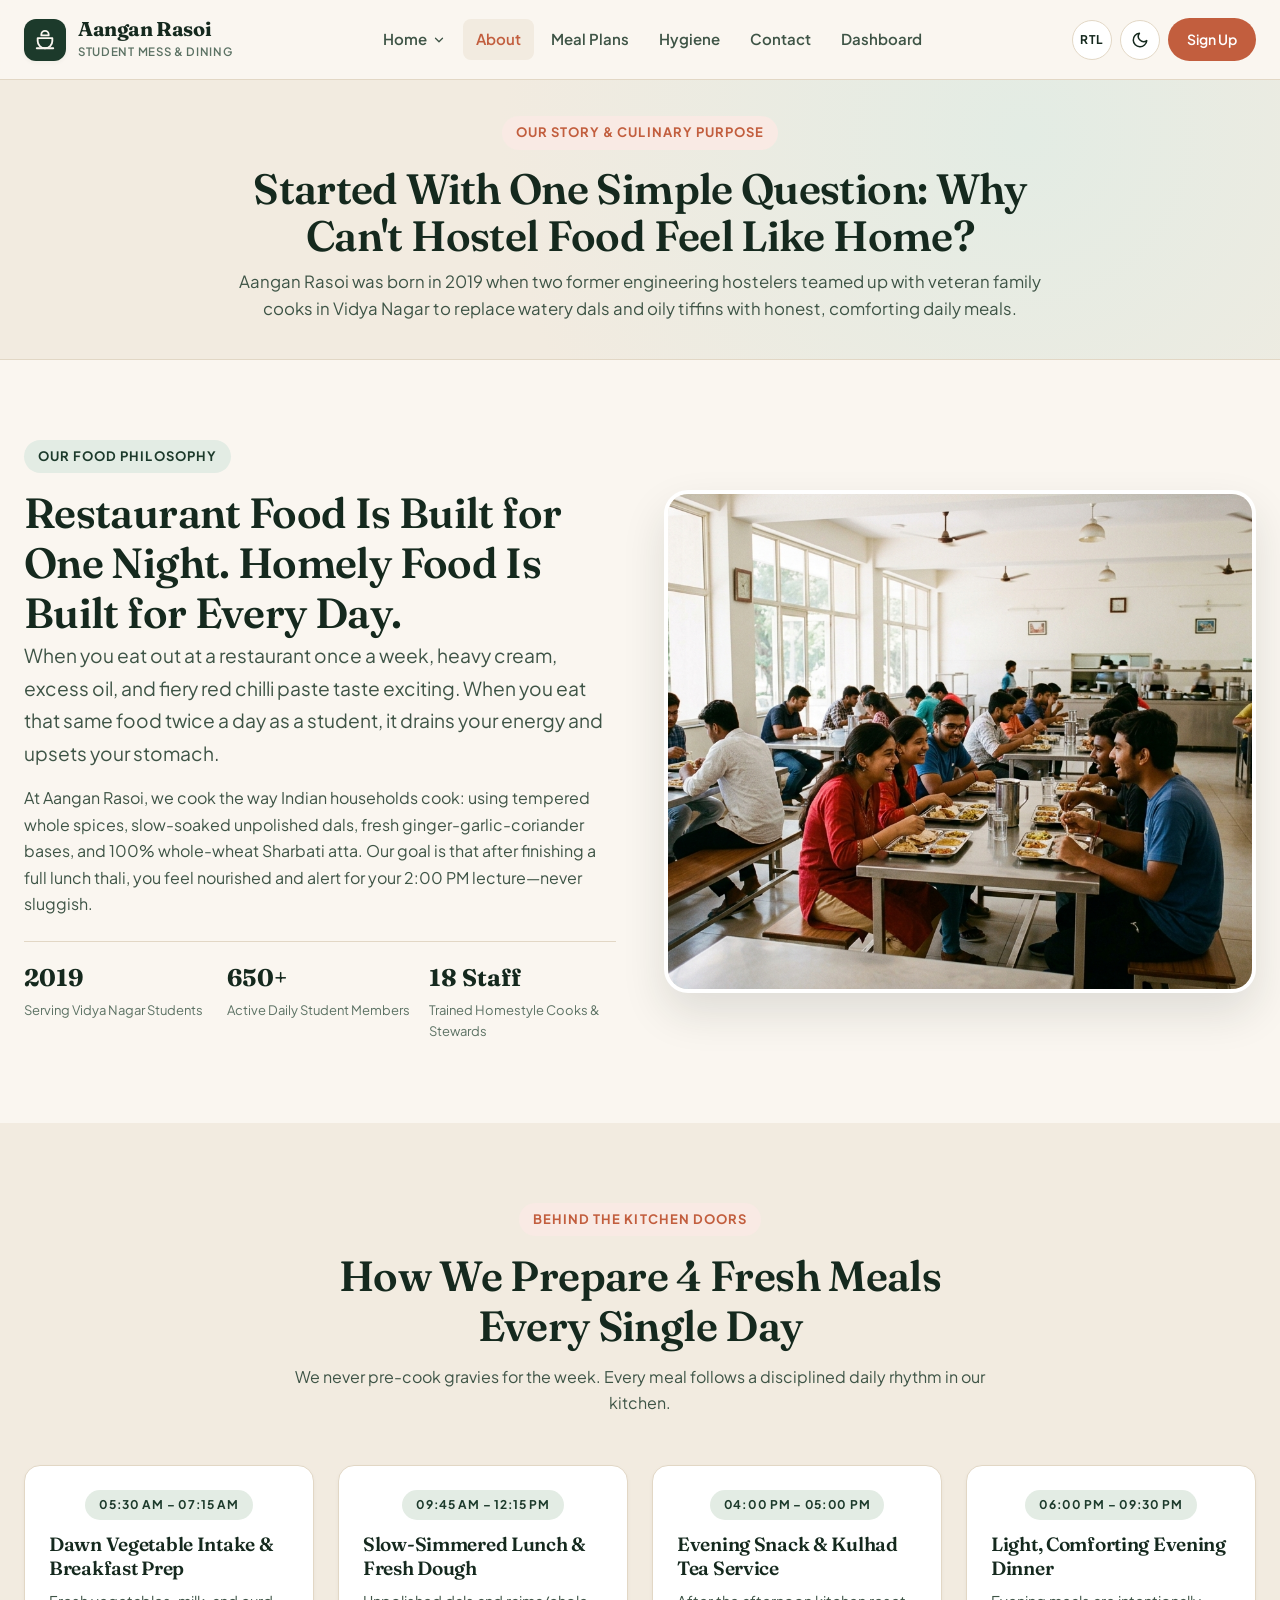
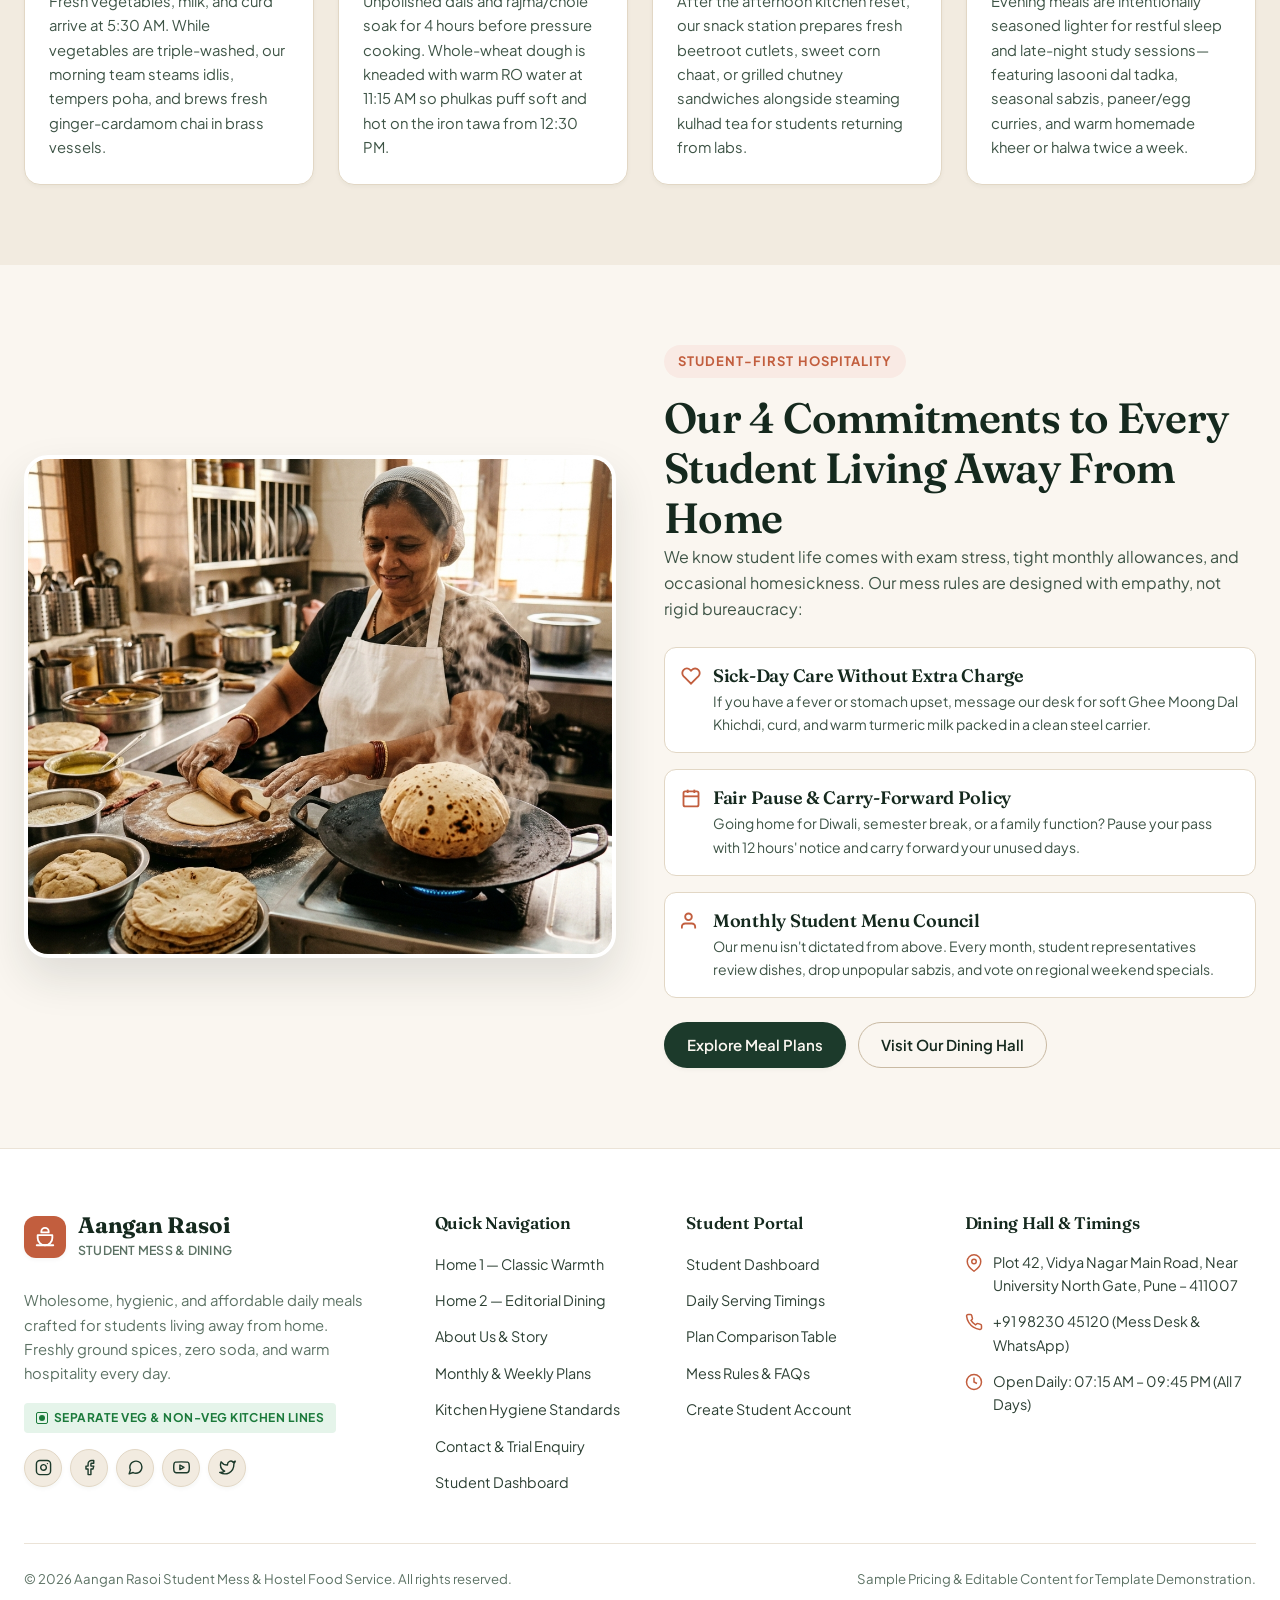
==== about.html @ d722fa63 "Your commit message" ====
<!DOCTYPE html>
<html lang="en" data-theme="light">
<head>
  <meta charset="UTF-8" />
  <meta name="viewport" content="width=device-width, initial-scale=1.0" />
  <title>About Aangan Rasoi — Our Homely Food Philosophy &amp; Commitment to Students</title>
  <meta name="description" content="Learn how Aangan Rasoi brings warm, freshly cooked, home-style meals to hostel and university students through disciplined daily preparation and honest ingredients." />
  <link rel="icon" type="image/svg+xml" href="assets/images/favicon.svg" />
  <link rel="stylesheet" href="css/styles.css" />
</head>
<body>
  <a href="#main-content" class="skip-link">Skip to main content</a>

  <!-- ======================= STICKY NAVBAR ======================= -->
  <header class="site-header">
    <div class="container navbar">
      <a href="index.html" class="brand-logo" aria-label="Aangan Rasoi Home">
        <span class="brand-mark" aria-hidden="true">
          <svg width="22" height="22" viewBox="0 0 24 24" fill="none" stroke="currentColor" stroke-width="2" stroke-linecap="round" stroke-linejoin="round">
            <path d="M12 2a4 4 0 0 1 4 4v1H8V6a4 4 0 0 1 4-4z"/>
            <path d="M4 10h16v3a8 8 0 0 1-16 0v-3z"/>
            <path d="M3 21h18"/>
          </svg>
        </span>
        <span class="brand-text">
          <span class="brand-name">Aangan Rasoi</span>
          <span class="brand-tagline">Student Mess &amp; Dining</span>
        </span>
      </a>

      <nav aria-label="Primary Navigation">
        <ul class="nav-menu" id="primary-nav-menu">
          <li class="nav-item dropdown">
            <button type="button" class="nav-link dropdown-toggle" aria-expanded="false" aria-haspopup="true">
              <span>Home</span>
              <svg class="dropdown-chevron" viewBox="0 0 24 24" fill="none" stroke="currentColor" stroke-width="2.2" stroke-linecap="round" stroke-linejoin="round" aria-hidden="true">
                <polyline points="6 9 12 15 18 9"></polyline>
              </svg>
            </button>
            <div class="dropdown-menu" role="menu">
              <a href="index.html" class="dropdown-item" role="menuitem">
                <span class="dropdown-item-title">Home 1 — Classic Homely</span>
                <span class="dropdown-item-desc">Warm hospitality &amp; full mess experience</span>
              </a>
              <a href="home-2.html" class="dropdown-item" role="menuitem">
                <span class="dropdown-item-title">Home 2 — Editorial Dining</span>
                <span class="dropdown-item-desc">Menu-first showcase &amp; kitchen story</span>
              </a>
            </div>
          </li>
          <li class="nav-item">
            <a href="about.html" class="nav-link active">About</a>
          </li>
          <li class="nav-item">
            <a href="meal-plans.html" class="nav-link">Meal Plans</a>
          </li>
          <li class="nav-item">
            <a href="hygiene.html" class="nav-link">Hygiene</a>
          </li>
          <li class="nav-item">
            <a href="contact.html" class="nav-link">Contact</a>
          </li>
          <li class="nav-item">
            <a href="dashboard.html" class="nav-link">Dashboard</a>
          </li>

          <!-- Mobile Drawer Footer Actions -->
          <li class="mobile-nav-footer">
            <a href="signup.html" class="btn btn-terracotta btn-full">Sign Up</a>
          </li>
        </ul>
      </nav>

      <div class="nav-actions">
        <!-- RTL Toggle Button: Same style as theme button, ONLY "RTL" text inside -->
        <button type="button" class="rtl-toggle" id="rtl-toggle" aria-label="Toggle RTL direction" title="Toggle RTL direction">RTL</button>

        <!-- Theme Toggle Button -->
        <button type="button" class="theme-toggle" aria-label="Switch to dark mode" title="Toggle Light/Dark Theme">
          <svg class="icon-moon" viewBox="0 0 24 24" fill="none" stroke="currentColor" stroke-width="2" stroke-linecap="round" stroke-linejoin="round" aria-hidden="true">
            <path d="M21 12.79A9 9 0 1 1 11.21 3 7 7 0 0 0 21 12.79z"></path>
          </svg>
          <svg class="icon-sun" viewBox="0 0 24 24" fill="none" stroke="currentColor" stroke-width="2" stroke-linecap="round" stroke-linejoin="round" aria-hidden="true">
            <circle cx="12" cy="12" r="5"></circle>
            <line x1="12" y1="1" x2="12" y2="3"></line>
            <line x1="12" y1="21" x2="12" y2="23"></line>
            <line x1="4.22" y1="4.22" x2="5.64" y2="5.64"></line>
            <line x1="18.36" y1="18.36" x2="19.78" y2="19.78"></line>
            <line x1="1" y1="12" x2="3" y2="12"></line>
            <line x1="21" y1="12" x2="23" y2="12"></line>
            <line x1="4.22" y1="19.78" x2="5.64" y2="18.36"></line>
            <line x1="18.36" y1="5.64" x2="19.78" y2="4.22"></line>
          </svg>
        </button>

        <a href="signup.html" class="nav-signup-btn nav-signup-desktop">Sign Up</a>

        <button type="button" class="mobile-menu-toggle" aria-expanded="false" aria-controls="primary-nav-menu" aria-label="Toggle Navigation Menu">
          <svg class="icon-menu" viewBox="0 0 24 24" fill="none" stroke="currentColor" stroke-width="2.2" stroke-linecap="round" stroke-linejoin="round" aria-hidden="true">
            <line x1="3" y1="6" x2="21" y2="6"></line>
            <line x1="3" y1="12" x2="21" y2="12"></line>
            <line x1="3" y1="18" x2="21" y2="18"></line>
          </svg>
          <svg class="icon-close" viewBox="0 0 24 24" fill="none" stroke="currentColor" stroke-width="2.2" stroke-linecap="round" stroke-linejoin="round" aria-hidden="true">
            <line x1="18" y1="6" x2="6" y2="18"></line>
            <line x1="6" y1="6" x2="18" y2="18"></line>
          </svg>
        </button>
      </div>
    </div>
  </header>

  <main id="main-content">
    <!-- ======================= PAGE HERO ======================= -->
    <section class="page-hero">
      <div class="container">
        <div class="page-hero-inner center">
          <span class="eyebrow">Our Story &amp; Culinary Purpose</span>
          <h1>Started With One Simple Question: Why Can't Hostel Food Feel Like Home?</h1>
          <p class="lead">
            Aangan Rasoi was born in 2019 when two former engineering hostelers teamed up with veteran family cooks in Vidya Nagar to replace watery dals and oily tiffins with honest, comforting daily meals.
          </p>
        </div>
      </div>
    </section>

    <!-- ======================= STORY & FOOD PHILOSOPHY ======================= -->
    <section class="section">
      <div class="container split-section">
        <div>
          <span class="eyebrow eyebrow-sage">Our Food Philosophy</span>
          <h2>Restaurant Food Is Built for One Night. Homely Food Is Built for Every Day.</h2>
          <p class="lead" style="margin-bottom: var(--space-4);">
            When you eat out at a restaurant once a week, heavy cream, excess oil, and fiery red chilli paste taste exciting. When you eat that same food twice a day as a student, it drains your energy and upsets your stomach.
          </p>
          <p style="margin-bottom: var(--space-6);">
            At Aangan Rasoi, we cook the way Indian households cook: using tempered whole spices, slow-soaked unpolished dals, fresh ginger-garlic-coriander bases, and 100% whole-wheat Sharbati atta. Our goal is that after finishing a full lunch thali, you feel nourished and alert for your 2:00 PM lecture—never sluggish.
          </p>

          <div class="hero-trust-strip" style="padding-top: var(--space-4);">
            <div class="trust-stat">
              <span class="trust-stat-val tabular-nums">2019</span>
              <span class="trust-stat-label">Serving Vidya Nagar Students</span>
            </div>
            <div class="trust-stat">
              <span class="trust-stat-val tabular-nums">650+</span>
              <span class="trust-stat-label">Active Daily Student Members</span>
            </div>
            <div class="trust-stat">
              <span class="trust-stat-val tabular-nums">18 Staff</span>
              <span class="trust-stat-label">Trained Homestyle Cooks &amp; Stewards</span>
            </div>
          </div>
        </div>

        <div class="hero-image-frame">
          <img src="assets/images/mess-dining-hall.jpg" alt="Active student dining hall at Aangan Rasoi with students enjoying warm thali meals together" width="720" height="560" />
        </div>
      </div>
    </section>

    <!-- ======================= DAILY MEAL PREPARATION APPROACH ======================= -->
    <section class="section bg-secondary">
      <div class="container">
        <div class="section-header center">
          <span class="eyebrow">Behind the Kitchen Doors</span>
          <h2>How We Prepare 4 Fresh Meals Every Single Day</h2>
          <p>We never pre-cook gravies for the week. Every meal follows a disciplined daily rhythm in our kitchen.</p>
        </div>

        <div class="features-grid-4">
          <div class="feature-card">
            <span class="highlight-day-badge" style="margin-bottom: var(--space-3);">05:30 AM – 07:15 AM</span>
            <h3>Dawn Vegetable Intake &amp; Breakfast Prep</h3>
            <p>Fresh vegetables, milk, and curd arrive at 5:30 AM. While vegetables are triple-washed, our morning team steams idlis, tempers poha, and brews fresh ginger-cardamom chai in brass vessels.</p>
          </div>

          <div class="feature-card">
            <span class="highlight-day-badge" style="margin-bottom: var(--space-3);">09:45 AM – 12:15 PM</span>
            <h3>Slow-Simmered Lunch &amp; Fresh Dough</h3>
            <p>Unpolished dals and rajma/chole soak for 4 hours before pressure cooking. Whole-wheat dough is kneaded with warm RO water at 11:15 AM so phulkas puff soft and hot on the iron tawa from 12:30 PM.</p>
          </div>

          <div class="feature-card">
            <span class="highlight-day-badge" style="margin-bottom: var(--space-3);">04:00 PM – 05:00 PM</span>
            <h3>Evening Snack &amp; Kulhad Tea Service</h3>
            <p>After the afternoon kitchen reset, our snack station prepares fresh beetroot cutlets, sweet corn chaat, or grilled chutney sandwiches alongside steaming kulhad tea for students returning from labs.</p>
          </div>

          <div class="feature-card">
            <span class="highlight-day-badge" style="margin-bottom: var(--space-3);">06:00 PM – 09:30 PM</span>
            <h3>Light, Comforting Evening Dinner</h3>
            <p>Evening meals are intentionally seasoned lighter for restful sleep and late-night study sessions—featuring lasooni dal tadka, seasonal sabzis, paneer/egg curries, and warm homemade kheer or halwa twice a week.</p>
          </div>
        </div>
      </div>
    </section>

    <!-- ======================= COMMITMENT TO STUDENTS ======================= -->
    <section class="section">
      <div class="container split-section">
        <div class="hero-image-frame">
          <img src="assets/images/mess-kitchen-roti.jpg" alt="Homestyle mess cook puffing fresh whole-wheat rotis on an iron tawa" width="700" height="540" loading="lazy" />
        </div>

        <div>
          <span class="eyebrow">Student-First Hospitality</span>
          <h2>Our 4 Commitments to Every Student Living Away From Home</h2>
          <p style="margin-bottom: var(--space-6);">
            We know student life comes with exam stress, tight monthly allowances, and occasional homesickness. Our mess rules are designed with empathy, not rigid bureaucracy:
          </p>

          <div style="display: flex; flex-direction: column; gap: var(--space-4);">
            <div class="checklist-item">
              <svg viewBox="0 0 24 24" fill="none" stroke="currentColor" stroke-width="2.2"><path d="M20.84 4.61a5.5 5.5 0 0 0-7.78 0L12 5.67l-1.06-1.06a5.5 5.5 0 0 0-7.78 7.78l1.06 1.06L12 21.23l7.78-7.78 1.06-1.06a5.5 5.5 0 0 0 0-7.78z"></path></svg>
              <div>
                <h4>Sick-Day Care Without Extra Charge</h4>
                <p style="font-size: 0.875rem;">If you have a fever or stomach upset, message our desk for soft Ghee Moong Dal Khichdi, curd, and warm turmeric milk packed in a clean steel carrier.</p>
              </div>
            </div>

            <div class="checklist-item">
              <svg viewBox="0 0 24 24" fill="none" stroke="currentColor" stroke-width="2.2"><rect x="3" y="4" width="18" height="18" rx="2" ry="2"></rect><line x1="16" y1="2" x2="16" y2="6"></line><line x1="8" y1="2" x2="8" y2="6"></line><line x1="3" y1="10" x2="21" y2="10"></line></svg>
              <div>
                <h4>Fair Pause &amp; Carry-Forward Policy</h4>
                <p style="font-size: 0.875rem;">Going home for Diwali, semester break, or a family function? Pause your pass with 12 hours' notice and carry forward your unused days.</p>
              </div>
            </div>

            <div class="checklist-item">
              <svg viewBox="0 0 24 24" fill="none" stroke="currentColor" stroke-width="2.2"><path d="M17 21v-2a4 4 0 0 0-4-4H5a4 4 0 0 0-4 4v2"></path><circle cx="9" cy="7" r="4"></circle></svg>
              <div>
                <h4>Monthly Student Menu Council</h4>
                <p style="font-size: 0.875rem;">Our menu isn't dictated from above. Every month, student representatives review dishes, drop unpopular sabzis, and vote on regional weekend specials.</p>
              </div>
            </div>
          </div>

          <div style="margin-top: var(--space-6); display: flex; flex-wrap: wrap; gap: var(--space-3);">
            <a href="meal-plans.html" class="btn btn-primary">Explore Meal Plans</a>
            <a href="contact.html#enquiry-form" class="btn btn-outline">Visit Our Dining Hall</a>
          </div>
        </div>
      </div>
    </section>
  </main>

  <!-- ======================= SITE FOOTER ======================= -->
  <footer class="site-footer">
    <div class="container">
      <div class="footer-grid">
        <div class="footer-brand">
          <a href="index.html" class="brand-logo">
            <span class="brand-mark" style="background-color: var(--brand-terracotta); color: #fff;">
              <svg width="22" height="22" viewBox="0 0 24 24" fill="none" stroke="currentColor" stroke-width="2" stroke-linecap="round" stroke-linejoin="round" aria-hidden="true">
                <path d="M12 2a4 4 0 0 1 4 4v1H8V6a4 4 0 0 1 4-4z"/>
                <path d="M4 10h16v3a8 8 0 0 1-16 0v-3z"/>
                <path d="M3 21h18"/>
              </svg>
            </span>
            <span class="brand-text">
              <span class="brand-name">Aangan Rasoi</span>
              <span class="brand-tagline">Student Mess &amp; Dining</span>
            </span>
          </a>
          <p>
            Wholesome, hygienic, and affordable daily meals crafted for students living away from home. Freshly ground spices, zero soda, and warm hospitality every day.
          </p>
          <span class="diet-badge diet-badge-veg"><span class="fssai-dot"></span> Separate Veg &amp; Non-Veg Kitchen Lines</span>

          <!-- Social Icons with Hover Effect (As Requested) -->
          <div class="footer-social-strip" aria-label="Social media channels">
            <a href="https://instagram.com" target="_blank" rel="noopener noreferrer" class="social-icon-btn" aria-label="Follow us on Instagram">
              <svg viewBox="0 0 24 24" fill="none" stroke="currentColor" stroke-width="2" stroke-linecap="round" stroke-linejoin="round"><rect x="2" y="2" width="20" height="20" rx="5" ry="5"></rect><path d="M16 11.37A4 4 0 1 1 12.63 8 4 4 0 0 1 16 11.37z"></path><line x1="17.5" y1="6.5" x2="17.51" y2="6.5"></line></svg>
            </a>
            <a href="https://facebook.com" target="_blank" rel="noopener noreferrer" class="social-icon-btn" aria-label="Follow us on Facebook">
              <svg viewBox="0 0 24 24" fill="none" stroke="currentColor" stroke-width="2" stroke-linecap="round" stroke-linejoin="round"><path d="M18 2h-3a5 5 0 0 0-5 5v3H7v4h3v8h4v-8h3l1-4h-4V7a1 1 0 0 1 1-1h3z"></path></svg>
            </a>
            <a href="https://whatsapp.com" target="_blank" rel="noopener noreferrer" class="social-icon-btn" aria-label="Chat on WhatsApp">
              <svg viewBox="0 0 24 24" fill="none" stroke="currentColor" stroke-width="2" stroke-linecap="round" stroke-linejoin="round"><path d="M21 11.5a8.38 8.38 0 0 1-.9 3.8 8.5 8.5 0 0 1-7.6 4.7 8.38 8.38 0 0 1-3.8-.9L3 21l1.9-5.7a8.38 8.38 0 0 1-.9-3.8 8.5 8.5 0 0 1 4.7-7.6 8.38 8.38 0 0 1 3.8-.9h.5a8.48 8.48 0 0 1 8 8v.5z"></path></svg>
            </a>
            <a href="https://youtube.com" target="_blank" rel="noopener noreferrer" class="social-icon-btn" aria-label="Subscribe on YouTube">
              <svg viewBox="0 0 24 24" fill="none" stroke="currentColor" stroke-width="2" stroke-linecap="round" stroke-linejoin="round"><path d="M22.54 6.42a2.78 2.78 0 0 0-1.94-2C18.88 4 12 4 12 4s-6.88 0-8.6.46a2.78 2.78 0 0 0-1.94 2A29 29 0 0 0 1 11.75a29 29 0 0 0 .46 5.33A2.78 2.78 0 0 0 3.4 19c1.72.46 8.6.46 8.6.46s6.88 0 8.6-.46a2.78 2.78 0 0 0 1.94-2 29 29 0 0 0 .46-5.25 29 29 0 0 0-.46-5.33z"></path><polygon points="9.75 15.02 15.5 11.75 9.75 8.48 9.75 15.02"></polygon></svg>
            </a>
            <a href="https://twitter.com" target="_blank" rel="noopener noreferrer" class="social-icon-btn" aria-label="Follow us on X Twitter">
              <svg viewBox="0 0 24 24" fill="none" stroke="currentColor" stroke-width="2" stroke-linecap="round" stroke-linejoin="round"><path d="M23 3a10.9 10.9 0 0 1-3.14 1.53 4.48 4.48 0 0 0-7.86 3v1A10.66 10.66 0 0 1 3 4s-4 9 5 13a11.64 11.64 0 0 1-7 2c9 5 20 0 20-11.5a4.5 4.5 0 0 0-.08-.83A7.72 7.72 0 0 0 23 3z"></path></svg>
            </a>
          </div>
        </div>

        <div>
          <h3 class="footer-heading">Quick Navigation</h3>
          <ul class="footer-links">
            <li><a href="index.html">Home 1 — Classic Warmth</a></li>
            <li><a href="home-2.html">Home 2 — Editorial Dining</a></li>
            <li><a href="about.html">About Us &amp; Story</a></li>
            <li><a href="meal-plans.html">Monthly &amp; Weekly Plans</a></li>
            <li><a href="hygiene.html">Kitchen Hygiene Standards</a></li>
            <li><a href="contact.html">Contact &amp; Trial Enquiry</a></li>
            <li><a href="dashboard.html">Student Dashboard</a></li>
          </ul>
        </div>

        <div>
          <h3 class="footer-heading">Student Portal</h3>
          <ul class="footer-links">
            <li><a href="dashboard.html">Student Dashboard</a></li>
            <li><a href="meal-plans.html#serving-schedule">Daily Serving Timings</a></li>
            <li><a href="meal-plans.html#plan-comparison">Plan Comparison Table</a></li>
            <li><a href="meal-plans.html#faq-section">Mess Rules &amp; FAQs</a></li>
            <li><a href="signup.html">Create Student Account</a></li>
          </ul>
        </div>

        <div>
          <h3 class="footer-heading">Dining Hall &amp; Timings</h3>
          <ul class="footer-contact-list">
            <li class="footer-contact-item">
              <svg viewBox="0 0 24 24" fill="none" stroke="currentColor" stroke-width="2"><path d="M21 10c0 7-9 13-9 13s-9-6-9-13a9 9 0 0 1 18 0z"></path><circle cx="12" cy="10" r="3"></circle></svg>
              <span>Plot 42, Vidya Nagar Main Road, Near University North Gate, Pune – 411007</span>
            </li>
            <li class="footer-contact-item">
              <svg viewBox="0 0 24 24" fill="none" stroke="currentColor" stroke-width="2"><path d="M22 16.92v3a2 2 0 0 1-2.18 2 19.79 19.79 0 0 1-8.63-3.07 19.5 19.5 0 0 1-6-6 19.79 19.79 0 0 1-3.07-8.67A2 2 0 0 1 4.11 2h3a2 2 0 0 1 2 1.72 12.84 12.84 0 0 0 .7 2.81 2 2 0 0 1-.45 2.11L8.09 9.91a16 16 0 0 0 6 6l1.27-1.27a2 2 0 0 1 2.11-.45 12.84 12.84 0 0 0 2.81.7A2 2 0 0 1 22 16.92z"></path></svg>
              <span>+91 98230 45120 (Mess Desk &amp; WhatsApp)</span>
            </li>
            <li class="footer-contact-item">
              <svg viewBox="0 0 24 24" fill="none" stroke="currentColor" stroke-width="2"><circle cx="12" cy="12" r="10"></circle><polyline points="12 6 12 12 16 14"></polyline></svg>
              <span>Open Daily: 07:15 AM – 09:45 PM (All 7 Days)</span>
            </li>
          </ul>
        </div>
      </div>

      <div class="footer-bottom">
        <span>&copy; 2026 Aangan Rasoi Student Mess &amp; Hostel Food Service. All rights reserved.</span>
        <span>Sample Pricing &amp; Editable Content for Template Demonstration.</span>
      </div>
    </div>
  </footer>

  <script src="js/main.js"></script>
</body>
</html>
---- css/styles.css ----
/* ==========================================================================
   AANGAN RASOI — PREMIUM MESS & HOSTEL FOOD SERVICE HTML TEMPLATE
   Design System, Layout Architecture & Component Stylesheet
   ========================================================================== */

@import url('https://fonts.googleapis.com/css2?family=Fraunces:ital,opsz,wght@0,9..144,500;0,9..144,600;0,9..144,700;1,9..144,400;1,9..144,600&family=Plus+Jakarta+Sans:wght@400;500;600;700&display=swap');

:root {
  /* Color Palette — Light Mode (Warm Cream, Forest Green, Sage, Beige, Terracotta) */
  --bg-primary: #FAF6F0;
  --bg-secondary: #F2EBE0;
  --bg-surface: #FFFFFF;
  --bg-surface-alt: #EAE0D0;
  --bg-sage-tint: #E3ECE4;
  --bg-forest: #173224;
  --bg-forest-deep: #0F2319;
  --bg-header: rgba(250, 246, 240, 0.94);

  /* Footer Colors — Light Mode (White background as requested) */
  --bg-footer: #FFFFFF;
  --text-footer: #2D4034;
  --text-footer-muted: #5C7264;
  --text-footer-heading: #15291E;
  --border-footer: #EBE3D7;
  --social-btn-bg: #F2EBE0;
  --social-btn-color: #1C3A2B;
  --social-btn-hover-bg: #C25E3E;
  --social-btn-hover-color: #FFFFFF;

  /* Text Colors */
  --text-primary: #15291E;
  --text-secondary: #3E5446;
  --text-muted: #5C7264;
  --text-on-dark: #FAF6F0;
  --text-on-dark-muted: #C9D8CD;

  /* Brand & Accent Colors */
  --brand-primary: #1C3A2B;
  --brand-primary-hover: #11261B;
  --brand-sage: #5B7D63;
  --brand-sage-light: #D5E3D7;
  --brand-terracotta: #C25E3E;
  --brand-terracotta-hover: #A84B2D;
  --brand-terracotta-soft: #F9EAE4;
  --brand-amber: #C98223;
  --brand-amber-soft: #FDF3E1;

  /* Interactive Button Tokens */
  --btn-primary-bg: #1C3A2B;
  --btn-primary-hover: #11261B;
  --btn-primary-text: #FAF6F0;

  /* Dietary Badges (Indian FSSAI style Veg / Egg-NonVeg indicators) */
  --veg-color: #1B7A3B;
  --veg-bg: #E5F4EA;
  --nonveg-color: #9E3420;
  --nonveg-bg: #FCECE8;

  /* Borders & Dividers */
  --border-subtle: #E2D7C5;
  --border-strong: #C9BAA3;
  --border-focus: #1C3A2B;

  /* Shadows */
  --shadow-xs: 0 2px 4px rgba(21, 41, 30, 0.04);
  --shadow-sm: 0 4px 12px rgba(21, 41, 30, 0.06);
  --shadow-md: 0 10px 28px rgba(21, 41, 30, 0.08);
  --shadow-lg: 0 20px 44px rgba(21, 41, 30, 0.12);
  --shadow-card-hover: 0 16px 36px rgba(21, 41, 30, 0.13);

  /* Typography */
  --font-heading: 'Fraunces', Georgia, 'Times New Roman', serif;
  --font-body: 'Plus Jakarta Sans', -apple-system, BlinkMacSystemFont, 'Segoe UI', Roboto, sans-serif;

  /* 4px / 8px Spacing Scale */
  --space-1: 0.25rem;
  /* 4px */
  --space-2: 0.5rem;
  /* 8px */
  --space-3: 0.75rem;
  /* 12px */
  --space-4: 1rem;
  /* 16px */
  --space-5: 1.25rem;
  /* 20px */
  --space-6: 1.5rem;
  /* 24px */
  --space-8: 2rem;
  /* 32px */
  --space-10: 2.5rem;
  /* 40px */
  --space-12: 3rem;
  /* 48px */
  --space-16: 4rem;
  /* 64px */
  --space-20: 5rem;
  /* 80px */
  --space-24: 6rem;
  /* 96px */

  /* Radii */
  --radius-xs: 4px;
  --radius-sm: 8px;
  --radius-md: 12px;
  --radius-lg: 16px;
  --radius-xl: 24px;
  --radius-pill: 9999px;

  /* Layout Dimensions */
  --container-max: 1280px;
  --header-height: 80px;
  --transition-fast: 160ms cubic-bezier(0.22, 1, 0.36, 1);
  --transition-base: 260ms cubic-bezier(0.22, 1, 0.36, 1);
}

/* ==========================================================================
   DARK THEME VARIABLES
   ========================================================================== */
[data-theme="dark"] {
  --bg-primary: #101A14;
  --bg-secondary: #16231B;
  --bg-surface: #1B2B22;
  --bg-surface-alt: #23372C;
  --bg-sage-tint: #1F3328;
  --bg-forest: #0B130E;
  --bg-forest-deep: #070D09;
  --bg-header: rgba(16, 26, 20, 0.94);

  /* Footer Colors — Dark Mode */
  --bg-footer: #070D09;
  --text-footer: #C9D8CD;
  --text-footer-muted: #8CA393;
  --text-footer-heading: #FAF6F0;
  --border-footer: rgba(255, 255, 255, 0.1);
  --social-btn-bg: #1B2B22;
  --social-btn-color: #FAF6F0;
  --social-btn-hover-bg: #E07858;
  --social-btn-hover-color: #FFFFFF;

  --text-primary: #F4EFE6;
  --text-secondary: #C5D4C9;
  --text-muted: #93AA99;
  --text-on-dark: #F4EFE6;
  --text-on-dark-muted: #B6C8BC;

  --brand-primary: #77B288;
  --brand-primary-hover: #90C49F;
  --brand-sage: #80A98B;
  --brand-sage-light: #263E30;
  --brand-terracotta: #E07858;
  --brand-terracotta-hover: #EB8C6F;
  --brand-terracotta-soft: #35211B;
  --brand-amber: #E5A243;
  --brand-amber-soft: #332714;

  --btn-primary-bg: #366E49;
  --btn-primary-hover: #428358;
  --btn-primary-text: #FAF6F0;

  --veg-color: #46B869;
  --veg-bg: #183523;
  --nonveg-color: #E86F58;
  --nonveg-bg: #381F1A;

  --border-subtle: #283D30;
  --border-strong: #395544;
  --border-focus: #77B288;

  --shadow-xs: 0 2px 4px rgba(0, 0, 0, 0.25);
  --shadow-sm: 0 4px 12px rgba(0, 0, 0, 0.32);
  --shadow-md: 0 10px 28px rgba(0, 0, 0, 0.4);
  --shadow-lg: 0 20px 44px rgba(0, 0, 0, 0.5);
  --shadow-card-hover: 0 16px 36px rgba(0, 0, 0, 0.55);
}

/* ==========================================================================
   RESET & BASE STYLES
   ========================================================================== */
*,
*::before,
*::after {
  box-sizing: border-box;
  margin: 0;
  padding: 0;
}

html {
  font-size: 16px;
  scroll-behavior: smooth;
  scroll-padding-top: calc(var(--header-height) + 16px);
  -webkit-text-size-adjust: 100%;
  overflow-x: clip;
}

body {
  font-family: var(--font-body);
  background-color: var(--bg-primary);
  color: var(--text-primary);
  line-height: 1.65;
  overflow-x: clip;
  transition: background-color var(--transition-base), color var(--transition-base);
  min-height: 100vh;
  display: flex;
  flex-direction: column;
}

main {
  flex: 1 0 auto;
}

img,
svg,
video {
  max-width: 100%;
  height: auto;
  display: block;
}

a {
  color: inherit;
  text-decoration: none;
  transition: color var(--transition-fast);
}

ul,
ol {
  list-style: none;
}

button,
input,
select,
textarea {
  font: inherit;
  color: inherit;
}

button {
  cursor: pointer;
  border: none;
  background: none;
}

/* Accessible Focus Ring */
:focus-visible {
  outline: 2px solid var(--border-focus);
  outline-offset: 2px;
}

/* Skip Link */
.skip-link {
  position: absolute;
  top: -100px;
  left: var(--space-4);
  background: var(--brand-terracotta);
  color: #fff;
  padding: var(--space-2) var(--space-4);
  border-radius: var(--radius-sm);
  z-index: 9999;
  font-weight: 600;
}

.skip-link:focus {
  top: var(--space-2);
}

/* ==========================================================================
   RTL (RIGHT-TO-LEFT) SUPPORT
   ========================================================================== */
html[dir="rtl"] {
  direction: rtl;
  text-align: right;
}

html[dir="rtl"] .dropdown-menu {
  left: auto;
  right: 0;
}

html[dir="rtl"] .hero-floating-card.top-left {
  left: auto;
  right: -20px;
}

html[dir="rtl"] .hero-floating-card.bottom-right {
  right: auto;
  left: -16px;
}

html[dir="rtl"] .dashboard-sidebar {
  border-right: none;
  border-left: 1px solid var(--border-subtle);
}

html[dir="rtl"] .popular-ribbon {
  right: auto;
  left: 50%;
  transform: translateX(-50%);
}

html[dir="rtl"] .password-toggle-btn {
  right: auto;
  left: 12px;
}

html[dir="rtl"] .plan-features li svg,
html[dir="rtl"] .checklist-item svg,
html[dir="rtl"] .footer-contact-item svg {
  transform: scaleX(-1);
}

/* ==========================================================================
   TYPOGRAPHY
   ========================================================================== */
h1,
h2,
h3,
h4,
.serif-heading {
  font-family: var(--font-heading);
  color: var(--text-primary);
  line-height: 1.2;
  letter-spacing: -0.015em;
  font-weight: 600;
  display: block;
  width: 100%;
}

h1,
.h1 {
  font-size: clamp(2.15rem, 4vw + 0.5rem, 3.5rem);
  line-height: 1.12;
}

h2,
.h2 {
  font-size: clamp(1.75rem, 2.8vw + 0.4rem, 2.65rem);
  line-height: 1.18;
}

h3,
.h3 {
  font-size: clamp(1.25rem, 1.5vw + 0.4rem, 1.6rem);
  line-height: 1.28;
}

h4,
.h4 {
  font-size: 1.125rem;
  line-height: 1.35;
}

p {
  color: var(--text-secondary);
  display: block;
  width: 100%;
}

.lead {
  font-size: clamp(1.05rem, 1.1vw + 0.5rem, 1.2rem);
  line-height: 1.7;
  color: var(--text-secondary);
}

.eyebrow {
  display: inline-flex;
  align-items: center;
  gap: var(--space-2);
  font-family: var(--font-body);
  font-size: 0.8125rem;
  font-weight: 700;
  text-transform: uppercase;
  letter-spacing: 0.08em;
  color: var(--brand-terracotta);
  background-color: var(--brand-terracotta-soft);
  padding: 6px 14px;
  border-radius: var(--radius-pill);
  margin-bottom: var(--space-4);
}

.eyebrow-sage {
  color: var(--brand-primary);
  background-color: var(--bg-sage-tint);
}

.tabular-nums {
  font-variant-numeric: tabular-nums;
}

/* ==========================================================================
   LAYOUT CONTAINERS & SECTIONS
   ========================================================================== */
.container {
  width: 100%;
  max-width: var(--container-max);
  margin-inline: auto;
  padding-inline: var(--space-6);
}

@media (max-width: 640px) {
  .container {
    padding-inline: var(--space-4);
  }
}

.section {
  padding-block: var(--space-20);
}

.section-sm {
  padding-block: var(--space-12);
}

@media (max-width: 768px) {
  .section {
    padding-block: var(--space-12);
  }

  .section-sm {
    padding-block: var(--space-8);
  }
}

.bg-secondary {
  background-color: var(--bg-secondary);
}

.bg-sage {
  background-color: var(--bg-sage-tint);
}

.bg-forest {
  background-color: var(--bg-forest);
  color: var(--text-on-dark);
}

.bg-forest h1,
.bg-forest h2,
.bg-forest h3,
.bg-forest h4 {
  color: var(--text-on-dark);
}

.bg-forest p {
  color: var(--text-on-dark-muted);
}

.section-header {
  max-width: 700px;
  margin-bottom: var(--space-12);
}

.section-header.center {
  margin-inline: auto;
  text-align: center;
}

.section-header p {
  margin-top: var(--space-3);
}

.section-header-split {
  display: flex;
  flex-wrap: wrap;
  align-items: flex-end;
  justify-content: space-between;
  gap: var(--space-6);
  margin-bottom: var(--space-12);
}

.section-header-split .header-copy {
  max-width: 620px;
}

/* ==========================================================================
   NON-HOME PAGE HERO SECTION (UNIFORM EXACT HEIGHT)
   ========================================================================== */
.page-hero {
  min-height: 280px;
  height: 280px;
  display: flex;
  align-items: center;
  justify-content: center;
  background: radial-gradient(circle at 80% 20%, var(--bg-sage-tint) 0%, transparent 50%),
    var(--bg-secondary);
  border-bottom: 1px solid var(--border-subtle);
  padding-block: var(--space-6);
  box-sizing: border-box;
}

.page-hero .container {
  width: 100%;
}

.page-hero-inner {
  max-width: 820px;
}

.page-hero-inner.center {
  margin-inline: auto;
  text-align: center;
}

.page-hero-inner h1 {
  font-size: clamp(1.85rem, 3vw + 0.3rem, 2.65rem);
  margin-bottom: var(--space-2);
}

.page-hero-inner .lead {
  font-size: 1.05rem;
  line-height: 1.6;
}

@media (max-width: 768px) {
  .page-hero {
    height: auto;
    min-height: 260px;
    padding-block: var(--space-10);
  }
}

/* ==========================================================================
   BUTTONS & CTAs
   ========================================================================== */
.btn {
  display: inline-flex;
  align-items: center;
  justify-content: center;
  gap: var(--space-2);
  font-family: var(--font-body);
  font-size: 0.9375rem;
  font-weight: 600;
  line-height: 1.2;
  padding: 13px 22px;
  border-radius: var(--radius-pill);
  border: 1.5px solid transparent;
  transition: all var(--transition-fast);
  white-space: nowrap;
  text-align: center;
}

.btn-sm {
  font-size: 0.875rem;
  padding: 9px 16px;
}

.btn-lg {
  font-size: 1rem;
  padding: 15px 28px;
}

.btn-primary {
  background-color: var(--btn-primary-bg);
  color: var(--btn-primary-text);
  box-shadow: var(--shadow-xs);
}

.btn-primary:hover {
  background-color: var(--btn-primary-hover);
  transform: translateY(-1px);
  box-shadow: var(--shadow-sm);
}

.btn-terracotta {
  background-color: var(--brand-terracotta);
  color: #FFFFFF;
  box-shadow: var(--shadow-xs);
}

.btn-terracotta:hover {
  background-color: var(--brand-terracotta-hover);
  transform: translateY(-1px);
  box-shadow: var(--shadow-sm);
}

.btn-outline {
  background-color: transparent;
  border-color: var(--border-strong);
  color: var(--text-primary);
}

.btn-outline:hover {
  border-color: var(--brand-primary);
  background-color: var(--bg-sage-tint);
}

.btn-soft {
  background-color: var(--bg-sage-tint);
  color: var(--brand-primary);
  border-color: transparent;
}

.btn-soft:hover {
  background-color: var(--brand-sage-light);
}

.btn-outline-light {
  background-color: rgba(255, 255, 255, 0.08);
  border-color: rgba(250, 246, 240, 0.35);
  color: var(--text-on-dark);
}

.btn-outline-light:hover {
  background-color: rgba(250, 246, 240, 0.18);
  border-color: var(--text-on-dark);
}

.btn-full {
  width: 100%;
}

/* ==========================================================================
   STICKY NAVBAR & MOBILE NAVIGATION (NAVBAR COMES DOWN WHILE SCROLLING)
   ========================================================================== */
.site-header {
  position: -webkit-sticky;
  position: sticky;
  top: 0;
  left: 0;
  width: 100%;
  z-index: 1000;
  height: var(--header-height);
  background-color: var(--bg-header);
  backdrop-filter: blur(12px);
  -webkit-backdrop-filter: blur(12px);
  border-bottom: 1px solid var(--border-subtle);
  transition: transform 0.32s cubic-bezier(0.16, 1, 0.3, 1), background-color var(--transition-base), box-shadow var(--transition-base);
}

.site-header.scrolled {
  box-shadow: 0 4px 20px rgba(0, 0, 0, 0.08);
  animation: navSlideDown 0.32s cubic-bezier(0.16, 1, 0.3, 1) forwards;
}

@keyframes navSlideDown {
  0% {
    transform: translateY(-100%);
  }

  100% {
    transform: translateY(0);
  }
}

.navbar {
  display: flex;
  align-items: center;
  justify-content: space-between;
  height: 100%;
  gap: var(--space-4);
}

/* Brand Logo */
.brand-logo {
  display: inline-flex;
  align-items: center;
  gap: var(--space-3);
  flex-shrink: 0;
}

.brand-mark {
  width: 42px;
  height: 42px;
  border-radius: var(--radius-md);
  background-color: var(--btn-primary-bg);
  color: var(--btn-primary-text);
  display: flex;
  align-items: center;
  justify-content: center;
  box-shadow: var(--shadow-xs);
  flex-shrink: 0;
}

.brand-text {
  display: flex;
  flex-direction: column;
}

.brand-name {
  font-family: var(--font-heading);
  font-size: 1.25rem;
  font-weight: 700;
  line-height: 1.1;
  color: var(--text-primary);
  letter-spacing: -0.02em;
}

.brand-tagline {
  font-size: 0.72rem;
  font-weight: 600;
  text-transform: uppercase;
  letter-spacing: 0.06em;
  color: var(--text-muted);
  margin-top: 2px;
}

/* Desktop Navigation Links */
.nav-menu {
  display: flex;
  align-items: center;
  gap: var(--space-1);
}

.nav-item {
  position: relative;
}

.nav-link {
  display: inline-flex;
  align-items: center;
  gap: 5px;
  padding: 8px 13px;
  font-size: 0.9375rem;
  font-weight: 600;
  color: var(--text-secondary);
  border-radius: var(--radius-sm);
  transition: color var(--transition-fast), background-color var(--transition-fast);
}

.nav-link:hover,
.nav-link.active {
  color: var(--text-primary);
  background-color: var(--bg-secondary);
}

.nav-link.active {
  color: var(--brand-terracotta);
}

.dropdown-chevron {
  width: 14px;
  height: 14px;
  transition: transform var(--transition-fast);
}

.nav-item.dropdown.open .dropdown-chevron {
  transform: rotate(180deg);
}

/* Desktop Dropdown Menu */
.dropdown-menu {
  position: absolute;
  top: calc(100% + 8px);
  left: 0;
  min-width: 240px;
  background-color: var(--bg-surface);
  border: 1px solid var(--border-subtle);
  border-radius: var(--radius-md);
  box-shadow: var(--shadow-lg);
  padding: var(--space-2);
  opacity: 0;
  visibility: hidden;
  transform: translateY(6px);
  transition: all var(--transition-fast);
  z-index: 1010;
}

.nav-item.dropdown.open .dropdown-menu,
.nav-item.dropdown:hover .dropdown-menu {
  opacity: 1;
  visibility: visible;
  transform: translateY(0);
}

.dropdown-item {
  display: flex;
  flex-direction: column;
  padding: 10px 12px;
  border-radius: var(--radius-sm);
  transition: background-color var(--transition-fast);
}

.dropdown-item:hover,
.dropdown-item.active {
  background-color: var(--bg-secondary);
}

.dropdown-item-title {
  font-size: 0.9rem;
  font-weight: 600;
  color: var(--text-primary);
  display: flex;
  align-items: center;
  justify-content: space-between;
}

.dropdown-item.active .dropdown-item-title {
  color: var(--brand-terracotta);
}

.dropdown-item-desc {
  font-size: 0.775rem;
  color: var(--text-muted);
  margin-top: 2px;
}

/* Navbar Right Actions */
.nav-actions {
  display: flex;
  align-items: center;
  gap: var(--space-2);
  flex-shrink: 0;
}

/* Theme Toggle Button */
.theme-toggle {
  width: 40px;
  height: 40px;
  border-radius: var(--radius-pill);
  border: 1px solid var(--border-subtle);
  background-color: var(--bg-surface);
  color: var(--text-primary);
  display: inline-flex;
  align-items: center;
  justify-content: center;
  transition: all var(--transition-fast);
  flex-shrink: 0;
  cursor: pointer;
}

.theme-toggle:hover {
  border-color: var(--border-strong);
  background-color: var(--bg-secondary);
}

.theme-toggle svg {
  width: 18px;
  height: 18px;
}

.theme-toggle .icon-sun {
  display: none;
}

.theme-toggle .icon-moon {
  display: block;
}

[data-theme="dark"] .theme-toggle .icon-sun {
  display: block;
}

[data-theme="dark"] .theme-toggle .icon-moon {
  display: none;
}

/* RTL Toggle Button — EXACT same style with theme button, ONLY "RTL" text inside */
.rtl-toggle {
  width: 40px;
  height: 40px;
  border-radius: var(--radius-pill);
  border: 1px solid var(--border-subtle);
  background-color: var(--bg-surface);
  color: var(--text-primary);
  display: inline-flex;
  align-items: center;
  justify-content: center;
  font-size: 0.75rem;
  font-weight: 700;
  letter-spacing: 0.04em;
  font-family: var(--font-body);
  transition: all var(--transition-fast);
  flex-shrink: 0;
  cursor: pointer;
  line-height: 1;
}

.rtl-toggle:hover,
.rtl-toggle.active {
  border-color: var(--border-strong);
  background-color: var(--bg-secondary);
  color: var(--brand-terracotta);
}

[data-theme="dark"] .rtl-toggle {
  background-color: var(--bg-surface);
  color: var(--text-primary);
  border-color: var(--border-subtle);
}

[data-theme="dark"] .rtl-toggle:hover,
[data-theme="dark"] .rtl-toggle.active {
  border-color: var(--border-strong);
  background-color: var(--bg-secondary);
  color: var(--brand-terracotta);
}

/* Navbar Sign Up Button */
.nav-signup-btn {
  padding: 9px 18px;
  font-size: 0.875rem;
  font-weight: 600;
  color: #FFFFFF;
  background-color: var(--brand-terracotta);
  border-radius: var(--radius-pill);
  border: 1px solid transparent;
  transition: all var(--transition-fast);
  display: inline-flex;
  align-items: center;
  justify-content: center;
}

.nav-signup-btn:hover,
.nav-signup-btn.active {
  background-color: var(--brand-terracotta-hover);
  transform: translateY(-1px);
}

/* Mobile Menu Toggle Button */
.mobile-menu-toggle {
  display: none;
  width: 42px;
  height: 42px;
  border-radius: var(--radius-sm);
  border: 1px solid var(--border-subtle);
  background-color: var(--bg-surface);
  color: var(--text-primary);
  align-items: center;
  justify-content: center;
  flex-shrink: 0;
}

.mobile-menu-toggle svg {
  width: 22px;
  height: 22px;
}

.mobile-menu-toggle .icon-close {
  display: none;
}

.mobile-menu-toggle[aria-expanded="true"] .icon-menu {
  display: none;
}

.mobile-menu-toggle[aria-expanded="true"] .icon-close {
  display: block;
}

/* Responsive Navbar Collapse (<= 1120px) */
@media (max-width: 1120px) {
  .mobile-menu-toggle {
    display: inline-flex;
  }

  .nav-menu {
    position: fixed;
    top: var(--header-height);
    left: 0;
    right: 0;
    width: 100%;
    max-width: 100vw;
    max-height: calc(100dvh - var(--header-height));
    overflow-y: auto;
    background-color: var(--bg-surface);
    border-bottom: 1px solid var(--border-strong);
    box-shadow: var(--shadow-lg);
    flex-direction: column;
    align-items: stretch;
    padding: var(--space-4);
    gap: var(--space-1);
    opacity: 0;
    visibility: hidden;
    transform: translateY(-8px);
    transition: all var(--transition-base);
    z-index: 999;
  }

  .nav-menu.is-open {
    opacity: 1;
    visibility: visible;
    transform: translateY(0);
  }

  .nav-link {
    width: 100%;
    justify-content: space-between;
    padding: 12px 14px;
    font-size: 1rem;
  }

  .nav-item.dropdown:hover .dropdown-menu {
    opacity: 0;
    visibility: hidden;
  }

  .dropdown-menu {
    position: static;
    width: 100%;
    min-width: 0;
    box-shadow: none;
    border: none;
    border-left: 2px solid var(--brand-terracotta);
    border-radius: 0;
    background-color: var(--bg-secondary);
    margin-top: var(--space-1);
    margin-left: var(--space-3);
    width: calc(100% - var(--space-3));
    padding: var(--space-2);
    display: none;
    opacity: 1;
    visibility: visible;
    transform: none;
  }

  .nav-item.dropdown.open .dropdown-menu {
    display: block;
    opacity: 1;
    visibility: visible;
  }

  .nav-signup-desktop {
    display: none;
  }

  .mobile-nav-footer {
    display: flex !important;
    flex-direction: column;
    gap: var(--space-3);
    margin-top: var(--space-3);
    padding-top: var(--space-4);
    border-top: 1px solid var(--border-subtle);
  }
}

.mobile-nav-footer {
  display: none;
}

/* ==========================================================================
   DIETARY & TRUST BADGES (CENTERED IN ALL CARDS AS REQUESTED)
   ========================================================================== */
.diet-badge {
  display: inline-flex;
  align-items: center;
  justify-content: center;
  gap: 6px;
  font-size: 0.75rem;
  font-weight: 700;
  padding: 5px 12px;
  border-radius: var(--radius-xs);
  text-transform: uppercase;
  letter-spacing: 0.04em;
  align-self: center;
  margin-inline: auto;
  text-align: center;
}

/* Ensure all tags, badges & ribbons inside any cards are strictly centered */
.pricing-card .diet-badge,
.feature-card .diet-badge,
.meal-slot-card .diet-badge,
.card .diet-badge,
.pricing-card .eyebrow,
.feature-card .eyebrow,
.meal-slot-card .eyebrow,
.pricing-card .pill-tag,
.feature-card .pill-tag,
.pricing-card .highlight-day-badge,
.feature-card .highlight-day-badge {
  align-self: center !important;
  margin-inline: auto !important;
  text-align: center !important;
}

.diet-badge-veg {
  background-color: var(--veg-bg);
  color: var(--veg-color);
}

.diet-badge-nonveg {
  background-color: var(--nonveg-bg);
  color: var(--nonveg-color);
}

.fssai-dot {
  width: 12px;
  height: 12px;
  border: 1.5px solid currentColor;
  display: inline-flex;
  align-items: center;
  justify-content: center;
  border-radius: 2px;
  flex-shrink: 0;
}

.fssai-dot::after {
  content: '';
  width: 6px;
  height: 6px;
  border-radius: 50%;
  background-color: currentColor;
}

.pill-tag {
  display: inline-flex;
  align-items: center;
  justify-content: center;
  gap: 6px;
  font-size: 0.8125rem;
  font-weight: 600;
  padding: 5px 14px;
  border-radius: var(--radius-pill);
  background-color: var(--bg-secondary);
  color: var(--text-secondary);
  border: 1px solid var(--border-subtle);
  margin-inline: auto;
  text-align: center;
}

/* ==========================================================================
   HERO — HOME 1 (CLASSIC HOMELY HOSPITALITY)
   ========================================================================== */
.hero-home-1 {
  position: relative;
  padding-block: var(--space-16) var(--space-20);
  overflow: hidden;
  background: radial-gradient(circle at 85% 15%, var(--bg-sage-tint) 0%, transparent 45%),
    radial-gradient(circle at 10% 85%, var(--brand-terracotta-soft) 0%, transparent 40%),
    var(--bg-primary);
}

.hero-grid {
  display: grid;
  grid-template-columns: 1.08fr 0.92fr;
  align-items: center;
  gap: var(--space-12);
}

.hero-content h1 {
  margin-bottom: var(--space-5);
}

.hero-content h1 em {
  font-style: italic;
  color: var(--brand-terracotta);
  font-weight: 600;
}

.hero-content .lead {
  margin-bottom: var(--space-8);
  max-width: 580px;
}

.hero-cta-group {
  display: flex;
  flex-wrap: wrap;
  align-items: center;
  gap: var(--space-4);
  margin-bottom: var(--space-10);
}

.hero-trust-strip {
  display: grid;
  grid-template-columns: repeat(3, 1fr);
  gap: var(--space-4);
  padding-top: var(--space-6);
  border-top: 1px solid var(--border-subtle);
}

.trust-stat {
  display: flex;
  flex-direction: column;
}

.trust-stat-val {
  font-family: var(--font-heading);
  font-size: 1.5rem;
  font-weight: 700;
  color: var(--text-primary);
}

.trust-stat-label {
  font-size: 0.8125rem;
  color: var(--text-muted);
  margin-top: 2px;
}

.hero-visual {
  position: relative;
}

.hero-image-frame {
  position: relative;
  border-radius: var(--radius-xl);
  overflow: hidden;
  box-shadow: var(--shadow-lg);
  border: 4px solid var(--bg-surface);
  aspect-ratio: 4 / 3.4;
  background-color: var(--bg-secondary);
}

.hero-image-frame img {
  width: 100%;
  height: 100%;
  object-fit: cover;
}

.hero-floating-card {
  position: absolute;
  background-color: var(--bg-surface);
  border: 1px solid var(--border-subtle);
  border-radius: var(--radius-lg);
  padding: var(--space-4);
  box-shadow: var(--shadow-md);
  display: flex;
  align-items: center;
  gap: var(--space-3);
  max-width: 270px;
}

.hero-floating-card.top-left {
  top: -16px;
  left: -20px;
}

.hero-floating-card.bottom-right {
  bottom: -20px;
  right: -16px;
}

.floating-icon {
  width: 44px;
  height: 44px;
  border-radius: var(--radius-md);
  background-color: var(--bg-sage-tint);
  color: var(--brand-primary);
  display: flex;
  align-items: center;
  justify-content: center;
  flex-shrink: 0;
}

.floating-icon.terracotta {
  background-color: var(--brand-terracotta-soft);
  color: var(--brand-terracotta);
}

.floating-card-title {
  font-size: 0.875rem;
  font-weight: 700;
  color: var(--text-primary);
  display: block;
}

.floating-card-sub {
  font-size: 0.75rem;
  color: var(--text-muted);
  display: block;
  margin-top: 2px;
}

@media (max-width: 992px) {
  .hero-grid {
    grid-template-columns: 1fr;
    gap: var(--space-10);
  }

  .hero-floating-card.top-left {
    top: 12px;
    left: 12px;
  }

  .hero-floating-card.bottom-right {
    bottom: 12px;
    right: 12px;
  }
}

@media (max-width: 576px) {
  .hero-home-1 {
    padding-block: var(--space-8) var(--space-12);
  }

  .hero-trust-strip {
    grid-template-columns: 1fr;
    gap: var(--space-3);
  }

  .hero-floating-card {
    position: static;
    max-width: 100%;
    margin-top: var(--space-3);
  }

  .hero-cta-group .btn {
    width: 100%;
  }
}

/* ==========================================================================
   HERO — HOME 2 (EDITORIAL MAGAZINE & DAILY MENU FOCUS)
   ========================================================================== */
.hero-home-2 {
  padding-block: var(--space-12) var(--space-16);
  background-color: var(--bg-secondary);
  border-bottom: 1px solid var(--border-subtle);
}

.hero-editorial-top {
  display: grid;
  grid-template-columns: 1.15fr 0.85fr;
  gap: var(--space-8);
  align-items: end;
  margin-bottom: var(--space-10);
}

.hero-editorial-meta {
  background-color: var(--bg-surface);
  border: 1px solid var(--border-subtle);
  border-radius: var(--radius-lg);
  padding: var(--space-6);
  box-shadow: var(--shadow-sm);
}

.editorial-bento {
  display: grid;
  grid-template-columns: 1.35fr 0.65fr;
  gap: var(--space-6);
}

.editorial-main-visual {
  position: relative;
  border-radius: var(--radius-xl);
  overflow: hidden;
  min-height: 420px;
  box-shadow: var(--shadow-md);
}

.editorial-main-visual img {
  width: 100%;
  height: 100%;
  object-fit: cover;
}

.editorial-overlay-caption {
  position: absolute;
  bottom: var(--space-4);
  left: var(--space-4);
  right: var(--space-4);
  background: rgba(15, 35, 25, 0.88);
  backdrop-filter: blur(8px);
  color: #FAF6F0;
  padding: var(--space-4) var(--space-5);
  border-radius: var(--radius-md);
  display: flex;
  flex-wrap: wrap;
  align-items: center;
  justify-content: space-between;
  gap: var(--space-3);
}

.editorial-side-stack {
  display: flex;
  flex-direction: column;
  gap: var(--space-6);
}

.editorial-side-card {
  background-color: var(--bg-surface);
  border: 1px solid var(--border-subtle);
  border-radius: var(--radius-xl);
  padding: var(--space-6);
  display: flex;
  flex-direction: column;
  justify-content: space-between;
  flex: 1;
  box-shadow: var(--shadow-sm);
}

.editorial-side-card h3 {
  display: block;
  width: 100%;
  margin-bottom: var(--space-2);
}

.editorial-side-card p {
  display: block;
  width: 100%;
}

.editorial-side-card.forest-card {
  background-color: var(--bg-forest);
  color: var(--text-on-dark);
  border-color: transparent;
}

@media (max-width: 992px) {

  .hero-editorial-top,
  .editorial-bento {
    grid-template-columns: 1fr;
  }

  .editorial-main-visual {
    min-height: 300px;
  }
}

/* ==========================================================================
   TODAY'S MENU PREVIEW & INTERACTIVE WEEKLY MENU TABS
   ========================================================================== */
.menu-tabs-bar {
  display: flex;
  flex-wrap: wrap;
  align-items: center;
  justify-content: space-between;
  gap: var(--space-4);
  margin-bottom: var(--space-8);
  padding: var(--space-3);
  background-color: var(--bg-surface);
  border: 1px solid var(--border-subtle);
  border-radius: var(--radius-lg);
}

.day-selector {
  display: flex;
  flex-wrap: wrap;
  gap: var(--space-1);
}

.day-btn {
  padding: 8px 16px;
  border-radius: var(--radius-sm);
  font-size: 0.875rem;
  font-weight: 600;
  color: var(--text-secondary);
  transition: all var(--transition-fast);
}

.day-btn:hover {
  background-color: var(--bg-secondary);
  color: var(--text-primary);
}

.day-btn.active {
  background-color: var(--btn-primary-bg);
  color: var(--btn-primary-text);
}

.today-menu-grid {
  display: grid;
  grid-template-columns: repeat(4, 1fr);
  gap: var(--space-6);
}

.meal-slot-card {
  background-color: var(--bg-surface);
  border: 1px solid var(--border-subtle);
  border-radius: var(--radius-lg);
  overflow: hidden;
  box-shadow: var(--shadow-xs);
  transition: transform var(--transition-base), box-shadow var(--transition-base);
  display: flex;
  flex-direction: column;
}

.meal-slot-card:hover {
  transform: translateY(-4px);
  box-shadow: var(--shadow-card-hover);
}

.meal-slot-img {
  height: 195px;
  position: relative;
  overflow: hidden;
  background-color: var(--bg-secondary);
}

.meal-slot-img img {
  width: 100%;
  height: 100%;
  object-fit: cover;
  transition: transform 450ms ease;
}

.meal-slot-card:hover .meal-slot-img img {
  transform: scale(1.04);
}

.meal-time-pill {
  position: absolute;
  top: var(--space-3);
  left: 50%;
  transform: translateX(-50%);
  background-color: rgba(15, 35, 25, 0.88);
  color: #FAF6F0;
  font-size: 0.75rem;
  font-weight: 600;
  padding: 4px 12px;
  border-radius: var(--radius-pill);
  font-variant-numeric: tabular-nums;
  white-space: nowrap;
}

.meal-slot-body {
  padding: var(--space-5);
  display: flex;
  flex-direction: column;
  flex: 1;
}

.meal-slot-header {
  display: flex;
  flex-direction: column;
  align-items: center;
  justify-content: center;
  text-align: center;
  gap: 6px;
  margin-bottom: var(--space-3);
}

.meal-slot-type {
  font-size: 0.75rem;
  font-weight: 700;
  text-transform: uppercase;
  letter-spacing: 0.06em;
  color: var(--brand-terracotta);
  text-align: center;
  display: block;
}

.meal-slot-title {
  font-family: var(--font-heading);
  font-size: 1.2rem;
  margin-bottom: var(--space-3);
  display: block;
  width: 100%;
}

.meal-items-list {
  display: flex;
  flex-direction: column;
  gap: 8px;
  margin-bottom: var(--space-4);
  flex: 1;
}

.meal-items-list li {
  font-size: 0.875rem;
  color: var(--text-secondary);
  display: flex;
  align-items: flex-start;
  gap: 8px;
  line-height: 1.45;
}

.meal-items-list li::before {
  content: '•';
  color: var(--brand-terracotta);
  font-weight: 700;
}

.meal-slot-footer {
  padding-top: var(--space-3);
  border-top: 1px dashed var(--border-subtle);
  font-size: 0.775rem;
  color: var(--text-muted);
  display: flex;
  align-items: center;
  justify-content: space-between;
}

/* ==========================================================================
   WEEKLY HIGHLIGHTS & ROTATION TABLE
   ========================================================================== */
.weekly-highlights-grid {
  display: grid;
  grid-template-columns: repeat(3, 1fr);
  gap: var(--space-6);
}

.highlight-card {
  background-color: var(--bg-surface);
  border: 1px solid var(--border-subtle);
  border-radius: var(--radius-lg);
  padding: var(--space-6);
  display: flex;
  flex-direction: column;
  gap: var(--space-3);
  box-shadow: var(--shadow-xs);
}

.highlight-card h3 {
  display: block;
  width: 100%;
  margin-bottom: var(--space-1);
}

.highlight-card p {
  display: block;
  width: 100%;
}

.highlight-day-badge {
  align-self: center;
  margin-inline: auto;
  font-size: 0.75rem;
  font-weight: 700;
  text-transform: uppercase;
  letter-spacing: 0.06em;
  padding: 5px 14px;
  border-radius: var(--radius-pill);
  background-color: var(--bg-sage-tint);
  color: var(--brand-primary);
  text-align: center;
  display: inline-flex;
}

/* ==========================================================================
   MEAL PLANS & PRICING CARDS
   ========================================================================== */
.plan-controls-bar {
  display: flex;
  flex-wrap: wrap;
  align-items: center;
  justify-content: center;
  gap: var(--space-4);
  margin-bottom: var(--space-10);
}

.segmented-control {
  display: inline-flex;
  background-color: var(--bg-surface);
  border: 1px solid var(--border-subtle);
  padding: 4px;
  border-radius: var(--radius-pill);
  box-shadow: var(--shadow-xs);
}

.segment-btn {
  padding: 9px 20px;
  border-radius: var(--radius-pill);
  font-size: 0.875rem;
  font-weight: 600;
  color: var(--text-secondary);
  transition: all var(--transition-fast);
}

.segment-btn.active {
  background-color: var(--btn-primary-bg);
  color: var(--btn-primary-text);
  box-shadow: var(--shadow-xs);
}

.pricing-grid {
  display: grid;
  grid-template-columns: repeat(3, 1fr);
  gap: var(--space-6);
  align-items: stretch;
}

.pricing-grid-4 {
  display: grid;
  grid-template-columns: repeat(4, 1fr);
  gap: var(--space-6);
}

.pricing-card {
  background-color: var(--bg-surface);
  border: 1.5px solid var(--border-subtle);
  border-radius: var(--radius-xl);
  padding: var(--space-8);
  display: flex;
  flex-direction: column;
  position: relative;
  box-shadow: var(--shadow-sm);
  transition: transform var(--transition-base), box-shadow var(--transition-base), border-color var(--transition-base);
}

.pricing-card:hover {
  transform: translateY(-4px);
  box-shadow: var(--shadow-card-hover);
}

.pricing-card.featured {
  border-color: var(--brand-terracotta);
  box-shadow: var(--shadow-md);
  background: linear-gradient(180deg, var(--brand-terracotta-soft) 0%, var(--bg-surface) 22%);
}

.popular-ribbon {
  position: absolute;
  top: -13px;
  left: 50%;
  transform: translateX(-50%);
  background-color: var(--brand-terracotta);
  color: #FFFFFF;
  font-size: 0.75rem;
  font-weight: 700;
  text-transform: uppercase;
  letter-spacing: 0.06em;
  padding: 5px 16px;
  border-radius: var(--radius-pill);
  box-shadow: var(--shadow-xs);
  white-space: nowrap;
  text-align: center;
}

.plan-name {
  font-family: var(--font-heading);
  font-size: 1.4rem;
  margin-bottom: var(--space-1);
  display: block;
  width: 100%;
}

.plan-Best-for {
  font-size: 0.85rem;
  color: var(--text-muted);
  margin-bottom: var(--space-5);
  display: block;
  width: 100%;
}

.plan-price-block {
  margin-bottom: var(--space-5);
  padding-bottom: var(--space-5);
  border-bottom: 1px solid var(--border-subtle);
}

.plan-price {
  display: flex;
  align-items: baseline;
  gap: 4px;
  font-variant-numeric: tabular-nums;
}

.price-currency {
  font-size: 1.25rem;
  font-weight: 700;
  color: var(--text-primary);
}

.price-amount {
  font-family: var(--font-heading);
  font-size: 2.35rem;
  font-weight: 700;
  color: var(--text-primary);
  line-height: 1;
}

.price-period {
  font-size: 0.875rem;
  color: var(--text-muted);
  font-weight: 500;
}

.price-sample-note {
  font-size: 0.75rem;
  color: var(--text-muted);
  margin-top: 6px;
  display: block;
}

.plan-features {
  display: flex;
  flex-direction: column;
  gap: var(--space-3);
  margin-bottom: var(--space-8);
  flex: 1;
}

.plan-features li {
  display: flex;
  align-items: flex-start;
  gap: 10px;
  font-size: 0.9rem;
  color: var(--text-secondary);
}

.plan-features li svg {
  width: 18px;
  height: 18px;
  color: var(--veg-color);
  flex-shrink: 0;
  margin-top: 3px;
}

/* ==========================================================================
   TABLET & 1024PX RESPONSIVE CARD GRIDS (2 PER ROW, ODD LAST IN CENTER, BIG CARD 1 IN ROW)
   ========================================================================== */
@media (max-width: 1024px) and (min-width: 641px) {

  .pricing-grid,
  .pricing-grid-4,
  .features-grid-3,
  .features-grid-4,
  .today-menu-grid,
  .weekly-highlights-grid,
  .testimonials-grid {
    grid-template-columns: repeat(2, 1fr) !important;
    gap: var(--space-6);
  }

  /* When there is an odd number of items, center the last item */
  .pricing-grid> :last-child:nth-child(odd),
  .pricing-grid-4> :last-child:nth-child(odd),
  .features-grid-3> :last-child:nth-child(odd),
  .features-grid-4> :last-child:nth-child(odd),
  .today-menu-grid> :last-child:nth-child(odd),
  .weekly-highlights-grid> :last-child:nth-child(odd),
  .testimonials-grid> :last-child:nth-child(odd) {
    grid-column: 1 / -1 !important;
    justify-self: center !important;
    width: 100% !important;
    max-width: 540px !important;
  }

  /* Big card 1 in one row */
  .pricing-card.featured,
  .card-big,
  .feature-card-big {
    grid-column: 1 / -1 !important;
    width: 100% !important;
    max-width: 100% !important;
  }
}

@media (max-width: 640px) {

  .pricing-grid,
  .pricing-grid-4,
  .features-grid-3,
  .features-grid-4,
  .today-menu-grid,
  .weekly-highlights-grid,
  .testimonials-grid {
    grid-template-columns: 1fr !important;
  }

  .pricing-card {
    padding: var(--space-6);
  }
}

/* ==========================================================================
   COMPARISON TABLE (RESPONSIVE SCROLL WRAPPER)
   ========================================================================== */
.table-responsive {
  width: 100%;
  overflow-x: auto;
  background-color: var(--bg-surface);
  border: 1px solid var(--border-subtle);
  border-radius: var(--radius-lg);
  box-shadow: var(--shadow-xs);
}

.comparison-table {
  width: 100%;
  border-collapse: collapse;
  min-width: 680px;
  text-align: left;
}

html[dir="rtl"] .comparison-table {
  text-align: right;
}

.comparison-table th,
.comparison-table td {
  padding: var(--space-4) var(--space-5);
  border-bottom: 1px solid var(--border-subtle);
  font-size: 0.925rem;
}

.comparison-table th {
  background-color: var(--bg-secondary);
  font-family: var(--font-heading);
  font-weight: 600;
  color: var(--text-primary);
}

.comparison-table tr:last-child td {
  border-bottom: none;
}

.comparison-table tbody tr:hover {
  background-color: var(--bg-primary);
}

/* ==========================================================================
   FEATURE CARDS (HEADINGS & SUBTEXT IN SEPARATE LINES)
   ========================================================================== */
.features-grid-3 {
  display: grid;
  grid-template-columns: repeat(3, 1fr);
  gap: var(--space-6);
}

.features-grid-4 {
  display: grid;
  grid-template-columns: repeat(4, 1fr);
  gap: var(--space-6);
}

.feature-card {
  background-color: var(--bg-surface);
  border: 1px solid var(--border-subtle);
  border-radius: var(--radius-lg);
  padding: var(--space-6);
  box-shadow: var(--shadow-xs);
  transition: transform var(--transition-base), box-shadow var(--transition-base);
  display: flex;
  flex-direction: column;
}

.feature-card:hover {
  transform: translateY(-3px);
  box-shadow: var(--shadow-md);
}

.feature-icon {
  width: 48px;
  height: 48px;
  border-radius: var(--radius-md);
  background-color: var(--bg-sage-tint);
  color: var(--brand-primary);
  display: flex;
  align-items: center;
  justify-content: center;
  margin-bottom: var(--space-4);
}

.feature-icon.terracotta {
  background-color: var(--brand-terracotta-soft);
  color: var(--brand-terracotta);
}

.feature-card h3 {
  font-size: 1.2rem;
  margin-bottom: var(--space-2);
  display: block;
  width: 100%;
}

.feature-card p {
  font-size: 0.925rem;
  display: block;
  width: 100%;
}

/* ==========================================================================
   SPLIT SHOWCASE SECTIONS (HYGIENE, ABOUT, KITCHEN STANDARDS)
   ========================================================================== */
.split-section {
  display: grid;
  grid-template-columns: 1fr 1fr;
  gap: var(--space-12);
  align-items: center;
}

.split-visual-collage {
  display: grid;
  grid-template-columns: 1.15fr 0.85fr;
  gap: var(--space-4);
  align-items: center;
}

.collage-img-main {
  border-radius: var(--radius-xl);
  overflow: hidden;
  box-shadow: var(--shadow-md);
  aspect-ratio: 4 / 5;
}

.collage-img-secondary {
  border-radius: var(--radius-xl);
  overflow: hidden;
  box-shadow: var(--shadow-md);
  aspect-ratio: 1 / 1.15;
}

.collage-img-main img,
.collage-img-secondary img {
  width: 100%;
  height: 100%;
  object-fit: cover;
}

.checklist-grid {
  display: grid;
  grid-template-columns: 1fr 1fr;
  gap: var(--space-4);
  margin-block: var(--space-6);
}

.checklist-item {
  display: flex;
  align-items: flex-start;
  gap: var(--space-3);
  background-color: var(--bg-surface);
  border: 1px solid var(--border-subtle);
  padding: var(--space-4);
  border-radius: var(--radius-md);
}

.checklist-item h4 {
  display: block;
  width: 100%;
  margin-bottom: 2px;
}

.checklist-item p {
  display: block;
  width: 100%;
}

.checklist-item svg {
  width: 20px;
  height: 20px;
  color: var(--brand-terracotta);
  flex-shrink: 0;
  margin-top: 2px;
}

@media (max-width: 960px) {
  .split-section {
    grid-template-columns: 1fr;
    gap: var(--space-8);
  }
}

@media (max-width: 600px) {

  .checklist-grid,
  .split-visual-collage {
    grid-template-columns: 1fr;
  }
}

/* ==========================================================================
   TESTIMONIALS
   ========================================================================== */
.testimonials-grid {
  display: grid;
  grid-template-columns: repeat(3, 1fr);
  gap: var(--space-6);
}

.testimonial-card {
  background-color: var(--bg-surface);
  border: 1px solid var(--border-subtle);
  border-radius: var(--radius-lg);
  padding: var(--space-6);
  display: flex;
  flex-direction: column;
  justify-content: space-between;
  gap: var(--space-6);
  box-shadow: var(--shadow-xs);
}

.stars {
  color: var(--brand-amber);
  display: flex;
  gap: 3px;
  margin-bottom: var(--space-3);
}

.testimonial-quote {
  font-size: 0.95rem;
  color: var(--text-primary);
  font-style: italic;
  line-height: 1.7;
  display: block;
  width: 100%;
}

.testimonial-author {
  display: flex;
  align-items: center;
  gap: var(--space-3);
  padding-top: var(--space-4);
  border-top: 1px solid var(--border-subtle);
}

.author-avatar {
  width: 44px;
  height: 44px;
  border-radius: 50%;
  background-color: var(--bg-sage-tint);
  color: var(--brand-primary);
  font-family: var(--font-heading);
  font-weight: 700;
  display: flex;
  align-items: center;
  justify-content: center;
  flex-shrink: 0;
}

.author-name {
  font-weight: 700;
  font-size: 0.925rem;
  color: var(--text-primary);
  display: block;
}

.author-meta {
  font-size: 0.78rem;
  color: var(--text-muted);
  display: block;
}

/* ==========================================================================
   ACCORDION / FAQs
   ========================================================================== */
.faq-container {
  max-width: 820px;
  margin-inline: auto;
  display: flex;
  flex-direction: column;
  gap: var(--space-3);
}

.faq-item {
  background-color: var(--bg-surface);
  border: 1px solid var(--border-subtle);
  border-radius: var(--radius-md);
  overflow: hidden;
}

.faq-question {
  width: 100%;
  padding: var(--space-5) var(--space-6);
  display: flex;
  align-items: center;
  justify-content: space-between;
  gap: var(--space-4);
  text-align: left;
  font-family: var(--font-heading);
  font-size: 1.075rem;
  font-weight: 600;
  color: var(--text-primary);
  transition: background-color var(--transition-fast);
}

html[dir="rtl"] .faq-question {
  text-align: right;
}

.faq-question:hover {
  background-color: var(--bg-secondary);
}

.faq-icon {
  width: 22px;
  height: 22px;
  border-radius: 50%;
  background-color: var(--bg-secondary);
  display: inline-flex;
  align-items: center;
  justify-content: center;
  flex-shrink: 0;
  transition: transform var(--transition-fast), background-color var(--transition-fast);
}

.faq-item.open .faq-icon {
  transform: rotate(180deg);
  background-color: var(--brand-terracotta);
  color: #fff;
}

.faq-answer {
  display: none;
  padding: 0 var(--space-6) var(--space-5);
  color: var(--text-secondary);
  font-size: 0.95rem;
}

.faq-item.open .faq-answer {
  display: block;
}

/* ==========================================================================
   FORMS, VALIDATION & FEEDBACK STATES
   ========================================================================== */
.form-card {
  background-color: var(--bg-surface);
  border: 1px solid var(--border-subtle);
  border-radius: var(--radius-xl);
  padding: var(--space-8);
  box-shadow: var(--shadow-md);
}

@media (max-width: 600px) {
  .form-card {
    padding: var(--space-5);
  }
}

.form-grid-2 {
  display: grid;
  grid-template-columns: 1fr 1fr;
  gap: var(--space-4);
}

@media (max-width: 600px) {
  .form-grid-2 {
    grid-template-columns: 1fr;
  }
}

.form-group {
  display: flex;
  flex-direction: column;
  gap: 6px;
  margin-bottom: var(--space-4);
  width: 100%;
}

.form-label {
  font-size: 0.875rem;
  font-weight: 600;
  color: var(--text-primary);
  display: block;
}

.form-label .req {
  color: var(--brand-terracotta);
}

.form-control {
  width: 100%;
  padding: 12px 14px;
  border-radius: var(--radius-sm);
  border: 1.5px solid var(--border-subtle);
  background-color: var(--bg-primary);
  color: var(--text-primary);
  font-size: 0.95rem;
  transition: border-color var(--transition-fast), box-shadow var(--transition-fast);
}

.form-control::placeholder {
  color: var(--text-muted);
}

.form-control:focus {
  outline: none;
  border-color: var(--brand-primary);
  box-shadow: 0 0 0 3px var(--bg-sage-tint);
}

.form-control.is-invalid {
  border-color: #C93B2B;
}

.form-error {
  font-size: 0.78rem;
  color: #C93B2B;
  display: none;
}

.form-group.has-error .form-error {
  display: block;
}

.radio-pills {
  display: flex;
  flex-wrap: wrap;
  gap: var(--space-2);
}

.radio-pill-label {
  display: inline-flex;
  align-items: center;
  gap: 8px;
  padding: 10px 16px;
  border-radius: var(--radius-sm);
  border: 1.5px solid var(--border-subtle);
  background-color: var(--bg-primary);
  font-size: 0.875rem;
  font-weight: 600;
  cursor: pointer;
  transition: all var(--transition-fast);
}

.radio-pill-label:has(input:checked) {
  border-color: var(--brand-primary);
  background-color: var(--bg-sage-tint);
  color: var(--text-primary);
}

.form-status-banner {
  display: none;
  padding: var(--space-4) var(--space-5);
  border-radius: var(--radius-md);
  margin-top: var(--space-4);
  font-size: 0.925rem;
  font-weight: 500;
}

.form-status-banner.success {
  display: flex;
  align-items: flex-start;
  gap: var(--space-3);
  background-color: var(--veg-bg);
  color: var(--veg-color);
  border: 1px solid currentColor;
}

/* ==========================================================================
   AUTHENTICATION PAGES (CENTERED CARD, BRAND TOP CENTER, SEPARATE LINES, SOCIAL BUTTONS)
   ========================================================================== */
.auth-page-container {
  min-height: 100vh;
  display: flex;
  flex-direction: column;
  align-items: center;
  justify-content: center;
  padding: var(--space-8) var(--space-4);
  background: radial-gradient(circle at 85% 15%, var(--bg-sage-tint) 0%, transparent 50%),
    radial-gradient(circle at 15% 85%, var(--brand-terracotta-soft) 0%, transparent 45%),
    var(--bg-primary);
  position: relative;
}

.auth-top-controls {
  position: absolute;
  top: var(--space-4);
  right: var(--space-6);
  display: flex;
  align-items: center;
  gap: var(--space-2);
  z-index: 10;
}

html[dir="rtl"] .auth-top-controls {
  right: auto;
  left: var(--space-6);
}

.auth-card {
  width: 100%;
  max-width: 490px;
  background-color: var(--bg-surface);
  border: 1px solid var(--border-subtle);
  border-radius: var(--radius-xl);
  padding: var(--space-8);
  box-shadow: var(--shadow-lg);
  margin-block: var(--space-4);
}

.auth-brand-center {
  display: flex;
  flex-direction: column;
  align-items: center;
  justify-content: center;
  text-align: center;
  margin-bottom: var(--space-6);
}

.auth-brand-center .brand-logo {
  flex-direction: column;
  gap: var(--space-2);
}

.auth-brand-center .brand-mark {
  width: 50px;
  height: 50px;
}

.auth-brand-center .brand-name {
  font-size: 1.45rem;
}

.auth-heading-wrap {
  text-align: center;
  margin-bottom: var(--space-6);
}

.auth-heading-wrap h1 {
  font-size: 1.7rem;
  margin-bottom: var(--space-1);
}

.auth-heading-wrap p {
  font-size: 0.9rem;
  color: var(--text-muted);
}

.password-input-wrap {
  position: relative;
}

.password-toggle-btn {
  position: absolute;
  right: 12px;
  top: 50%;
  transform: translateY(-50%);
  font-size: 0.78rem;
  font-weight: 600;
  color: var(--text-muted);
  padding: 4px 8px;
  border-radius: var(--radius-xs);
}

.password-toggle-btn:hover {
  color: var(--text-primary);
  background-color: var(--bg-secondary);
}

.auth-row-between {
  display: flex;
  flex-wrap: wrap;
  align-items: center;
  justify-content: space-between;
  gap: var(--space-2);
  margin-bottom: var(--space-5);
  font-size: 0.875rem;
}

.checkbox-label {
  display: inline-flex;
  align-items: center;
  gap: 8px;
  cursor: pointer;
  color: var(--text-secondary);
}

.link-accent {
  color: var(--brand-terracotta);
  font-weight: 600;
}

.link-accent:hover {
  text-decoration: underline;
}

/* Social Login Divider & Buttons */
.auth-divider {
  display: flex;
  align-items: center;
  margin-block: var(--space-6) var(--space-4);
  color: var(--text-muted);
  font-size: 0.825rem;
}

.auth-divider::before,
.auth-divider::after {
  content: '';
  flex: 1;
  height: 1px;
  background-color: var(--border-subtle);
}

.auth-divider span {
  padding-inline: var(--space-3);
}

.auth-social-grid {
  display: grid;
  grid-template-columns: 1fr 1fr;
  gap: var(--space-3);
  margin-bottom: var(--space-5);
}

.btn-social {
  display: inline-flex;
  align-items: center;
  justify-content: center;
  gap: var(--space-2);
  padding: 11px 16px;
  border-radius: var(--radius-pill);
  border: 1px solid var(--border-subtle);
  background-color: var(--bg-primary);
  color: var(--text-primary);
  font-size: 0.875rem;
  font-weight: 600;
  transition: all var(--transition-fast);
}

.btn-social:hover {
  border-color: var(--border-strong);
  background-color: var(--bg-secondary);
  transform: translateY(-1px);
  box-shadow: var(--shadow-xs);
}

.btn-social svg {
  width: 18px;
  height: 18px;
  flex-shrink: 0;
}

@media (max-width: 480px) {
  .auth-card {
    padding: var(--space-5);
  }

  .auth-social-grid {
    grid-template-columns: 1fr;
  }
}

/* ==========================================================================
   STUDENT DASHBOARD PAGE STYLES
   ========================================================================== */
.dashboard-page-wrapper {
  display: flex;
  min-height: 100vh;
  background-color: var(--bg-primary);
  position: relative;
}

/* Left Sidebar (Sticky from Top to Bottom) */
.dashboard-sidebar {
  width: 290px;
  flex-shrink: 0;
  background-color: var(--bg-surface);
  border-right: 1px solid var(--border-subtle);
  display: flex;
  flex-direction: column;
  justify-content: space-between;
  padding: var(--space-6);
  position: sticky;
  top: 0;
  left: 0;
  height: 100vh;
  max-height: 100vh;
  overflow-y: auto;
  z-index: 100;
}

html[dir="rtl"] .dashboard-sidebar {
  border-right: none;
  border-left: 1px solid var(--border-subtle);
}

.dashboard-sidebar-brand {
  margin-bottom: var(--space-5);
  padding-bottom: var(--space-4);
  border-bottom: 1px solid var(--border-subtle);
  display: flex;
  align-items: center;
  justify-content: space-between;
  gap: var(--space-2);
}

.dashboard-sidebar-brand .brand-logo {
  text-decoration: none;
}

.dashboard-sidebar-close {
  display: none;
  width: 36px;
  height: 36px;
  border-radius: var(--radius-sm);
  align-items: center;
  justify-content: center;
  color: var(--text-secondary);
  border: 1px solid var(--border-subtle);
  background-color: var(--bg-secondary);
  cursor: pointer;
  transition: all var(--transition-fast);
  flex-shrink: 0;
  padding: 0;
}

.dashboard-sidebar-close:hover {
  color: var(--text-primary);
  background-color: var(--border-subtle);
}

.dashboard-sidebar-close svg {
  width: 20px;
  height: 20px;
  stroke: currentColor;
}

.dashboard-user-card {
  display: flex;
  align-items: center;
  gap: var(--space-3);
  padding: var(--space-4);
  background-color: var(--bg-secondary);
  border-radius: var(--radius-lg);
  margin-bottom: var(--space-6);
  border: 1px solid var(--border-subtle);
}

.dashboard-user-avatar {
  width: 48px;
  height: 48px;
  border-radius: 50%;
  background-color: var(--btn-primary-bg);
  color: var(--btn-primary-text);
  font-family: var(--font-heading);
  font-weight: 700;
  display: flex;
  align-items: center;
  justify-content: center;
  font-size: 1.1rem;
  flex-shrink: 0;
}

.dashboard-user-name {
  font-weight: 700;
  font-size: 0.95rem;
  color: var(--text-primary);
  display: block;
}

.dashboard-user-role {
  font-size: 0.775rem;
  color: var(--text-muted);
  display: block;
}

.dashboard-nav-list {
  display: flex;
  flex-direction: column;
  gap: var(--space-1);
  flex: 1;
}

.dashboard-nav-btn {
  display: flex;
  align-items: center;
  gap: var(--space-3);
  padding: 11px 14px;
  border-radius: var(--radius-md);
  font-weight: 600;
  font-size: 0.925rem;
  color: var(--text-secondary);
  transition: all var(--transition-fast);
  text-align: left;
  width: 100%;
}

html[dir="rtl"] .dashboard-nav-btn {
  text-align: right;
}

.dashboard-nav-btn svg {
  width: 19px;
  height: 19px;
  flex-shrink: 0;
  color: currentColor;
}

.dashboard-nav-btn:hover {
  background-color: var(--bg-secondary);
  color: var(--text-primary);
}

.dashboard-nav-btn.active {
  background-color: var(--btn-primary-bg);
  color: var(--btn-primary-text);
  box-shadow: var(--shadow-xs);
}

.dashboard-sidebar-footer {
  margin-top: auto;
  padding-top: var(--space-4);
  border-top: 1px solid var(--border-subtle);
  display: flex;
  flex-direction: column;
  gap: var(--space-3);
}

.dashboard-site-link {
  display: flex;
  align-items: center;
  gap: var(--space-2);
  font-size: 0.85rem;
  font-weight: 600;
  color: var(--text-secondary);
  padding: 8px 10px;
  border-radius: var(--radius-sm);
  text-decoration: none;
  transition: all var(--transition-fast);
}

.dashboard-site-link:hover {
  color: var(--brand-primary);
  background-color: var(--bg-secondary);
}

.dashboard-site-link svg {
  width: 16px;
  height: 16px;
}

.dashboard-sidebar-controls {
  display: flex;
  align-items: center;
  justify-content: space-between;
  gap: var(--space-2);
  padding: 4px 0;
}

.sidebar-logout-btn,
.dashboard-logout-btn {
  display: flex;
  align-items: center;
  gap: var(--space-2);
  color: #C93B2B;
  font-weight: 600;
  font-size: 0.9rem;
  padding: 10px 14px;
  border-radius: var(--radius-md);
  background-color: rgba(201, 59, 43, 0.08);
  transition: background-color var(--transition-fast), color var(--transition-fast);
  text-decoration: none;
  justify-content: center;
}

.sidebar-logout-btn:hover,
.dashboard-logout-btn:hover {
  background-color: #C93B2B;
  color: #FFFFFF;
}

.sidebar-logout-btn svg,
.dashboard-logout-btn svg {
  width: 17px;
  height: 17px;
}

/* Dashboard Main Content Area */
.dashboard-main {
  flex: 1;
  padding: var(--space-8);
  max-width: 1240px;
  width: 100%;
}

.dashboard-topbar {
  display: flex;
  align-items: center;
  justify-content: space-between;
  gap: var(--space-4);
  margin-bottom: var(--space-6);
  padding-bottom: var(--space-4);
  border-bottom: 1px solid var(--border-subtle);
}

.dashboard-welcome-heading {
  font-size: 1.6rem;
  font-weight: 700;
  margin: 0;
}

.dashboard-welcome-sub {
  font-size: 0.85rem;
  color: var(--text-muted);
}

.dashboard-topbar-actions {
  display: flex;
  align-items: center;
  gap: var(--space-3);
}

.dashboard-header-strip {
  display: flex;
  flex-wrap: wrap;
  align-items: center;
  justify-content: space-between;
  gap: var(--space-4);
  margin-bottom: var(--space-8);
  padding-bottom: var(--space-6);
  border-bottom: 1px solid var(--border-subtle);
}

.dashboard-metrics-grid {
  display: grid;
  grid-template-columns: repeat(4, 1fr);
  gap: var(--space-4);
  margin-bottom: var(--space-8);
}

.metric-card {
  background-color: var(--bg-surface);
  border: 1px solid var(--border-subtle);
  border-radius: var(--radius-lg);
  padding: var(--space-5);
  box-shadow: var(--shadow-xs);
  display: flex;
  flex-direction: column;
}

.metric-card-label {
  font-size: 0.8rem;
  font-weight: 600;
  color: var(--text-muted);
  text-transform: uppercase;
  letter-spacing: 0.05em;
  margin-bottom: var(--space-1);
  display: block;
}

.metric-card-value {
  font-family: var(--font-heading);
  font-size: 1.6rem;
  font-weight: 700;
  color: var(--text-primary);
  display: block;
}

.metric-card-sub {
  font-size: 0.78rem;
  color: var(--text-muted);
  margin-top: 4px;
  display: block;
}

.dashboard-section-box {
  background-color: var(--bg-surface);
  border: 1px solid var(--border-subtle);
  border-radius: var(--radius-xl);
  padding: var(--space-8);
  margin-bottom: var(--space-8);
  box-shadow: var(--shadow-xs);
}

.dashboard-section-box h2 {
  font-size: 1.45rem;
  margin-bottom: var(--space-2);
}

.dashboard-section-box p {
  margin-bottom: var(--space-6);
}

/* Dashboard Hamburger Button — ONLY Symbol In Header (No Text) */
.dashboard-hamburger-btn {
  display: none;
  width: 42px;
  height: 42px;
  border-radius: var(--radius-md);
  border: 1px solid var(--border-subtle);
  background-color: var(--bg-surface);
  color: var(--text-primary);
  align-items: center;
  justify-content: center;
  cursor: pointer;
  transition: all var(--transition-fast);
  flex-shrink: 0;
  padding: 0;
}

.dashboard-hamburger-btn:hover {
  background-color: var(--bg-secondary);
  border-color: var(--border-strong);
  color: var(--brand-terracotta);
}

.dashboard-hamburger-btn svg {
  width: 22px;
  height: 22px;
  stroke: currentColor;
}

/* Dashboard Sidebar Backdrop Overlay */
.dashboard-sidebar-backdrop {
  position: fixed;
  top: 0;
  left: 0;
  width: 100vw;
  height: 100vh;
  background-color: rgba(15, 35, 25, 0.45);
  backdrop-filter: blur(4px);
  -webkit-backdrop-filter: blur(4px);
  z-index: 1050;
  opacity: 0;
  pointer-events: none;
  transition: opacity 0.28s ease;
}

.dashboard-sidebar-backdrop.active {
  opacity: 1;
  pointer-events: auto;
}

/* Moved Quick Action Buttons Inside Menu Page */
.dashboard-menu-actions {
  display: flex;
  flex-direction: column;
  gap: var(--space-2);
  margin-bottom: var(--space-3);
  padding-bottom: var(--space-3);
  border-bottom: 1px solid var(--border-subtle);
}

.dashboard-menu-actions .btn {
  display: flex;
  align-items: center;
  justify-content: center;
  gap: var(--space-2);
  padding: 10px 14px;
  font-size: 0.875rem;
}

.dashboard-menu-actions .btn svg {
  width: 16px;
  height: 16px;
  flex-shrink: 0;
}

/* In 1024px, Change To Hamburger Menu & Offcanvas Drawer */
@media (max-width: 1024px) {
  .dashboard-page-wrapper {
    flex-direction: column;
  }

  /* Hamburger icon button ONLY in header */
  .dashboard-hamburger-btn,
  .dashboard-mobile-sidebar-toggle,
  .dashboard-mobile-toggle {
    display: inline-flex;
  }

  .dashboard-sidebar-close {
    display: inline-flex;
  }

  .dashboard-sidebar {
    position: fixed;
    top: 0;
    left: -340px;
    width: 300px;
    height: 100vh;
    max-height: 100vh;
    box-shadow: var(--shadow-xl);
    transition: left 0.3s cubic-bezier(0.16, 1, 0.3, 1);
    z-index: 1100;
    display: flex;
  }

  .dashboard-sidebar.is-open {
    left: 0;
  }

  html[dir="rtl"] .dashboard-sidebar {
    left: auto;
    right: -340px;
    transition: right 0.3s cubic-bezier(0.16, 1, 0.3, 1);
  }

  html[dir="rtl"] .dashboard-sidebar.is-open {
    right: 0;
  }

  .dashboard-main {
    padding: var(--space-6) var(--space-5);
  }

  .dashboard-metrics-grid {
    grid-template-columns: repeat(2, 1fr);
  }
}

@media (max-width: 540px) {
  .dashboard-metrics-grid {
    grid-template-columns: 1fr;
  }

  .dashboard-section-box {
    padding: var(--space-5);
  }

  .dashboard-topbar {
    gap: var(--space-2);
  }

  .dashboard-welcome-heading {
    font-size: 1.25rem;
  }

  .dashboard-welcome-sub {
    font-size: 0.78rem;
  }
}

  .dashboard-section-box {
    padding: var(--space-5);
  }
}

/* ==========================================================================
   CONTACT PAGE SOCIAL STRIP & MAP STYLES
   ========================================================================== */
.contact-social-wrap {
  display: flex;
  flex-direction: column;
  gap: var(--space-3);
  margin-top: var(--space-6);
  padding-top: var(--space-6);
  border-top: 1px solid var(--border-subtle);
}

.contact-social-icons {
  display: flex;
  align-items: center;
  gap: var(--space-3);
}

.map-container-responsive {
  border-radius: var(--radius-lg);
  overflow: hidden;
  border: 1px solid var(--border-subtle);
  box-shadow: var(--shadow-xs);
  position: relative;
  height: 280px;
  background-color: #EDE5D6;
}

.map-container-responsive iframe {
  width: 100%;
  height: 100%;
  border: 0;
}

/* ==========================================================================
   CTA BANNER & FOOTER (LIGHT MODE BG WHITE + SOCIAL ICONS WITH HOVER)
   ========================================================================== */
.cta-banner {
  background-color: var(--bg-forest);
  color: var(--text-on-dark);
  border-radius: var(--radius-xl);
  padding: var(--space-12);
  display: grid;
  grid-template-columns: 1.2fr 0.8fr;
  align-items: center;
  gap: var(--space-8);
  box-shadow: var(--shadow-lg);
}

.cta-banner h2 {
  color: #FAF6F0;
  margin-bottom: var(--space-3);
  display: block;
}

.cta-banner p {
  color: #C9D8CD;
  display: block;
}

.cta-banner-actions {
  display: flex;
  flex-wrap: wrap;
  justify-content: flex-end;
  gap: var(--space-4);
}

@media (max-width: 860px) {
  .cta-banner {
    grid-template-columns: 1fr;
    padding: var(--space-8) var(--space-6);
    text-align: center;
  }

  .cta-banner-actions {
    justify-content: center;
  }
}

/* Site Footer — Light mode background: white as requested */
.site-footer {
  background-color: var(--bg-footer);
  color: var(--text-footer);
  padding-top: var(--space-16);
  padding-bottom: var(--space-8);
  border-top: 1px solid var(--border-footer);
  transition: background-color var(--transition-base), color var(--transition-base);
}

.footer-grid {
  display: grid;
  grid-template-columns: 1.4fr 0.8fr 0.9fr 1.1fr;
  gap: var(--space-10);
  padding-bottom: var(--space-12);
  border-bottom: 1px solid var(--border-footer);
}

/* Footer Brand Styling — Always Crisp and High Contrast */
.site-footer .brand-logo {
  display: inline-flex;
  align-items: center;
  gap: var(--space-3);
  text-decoration: none;
  margin-bottom: var(--space-3);
}

.site-footer .brand-mark {
  background-color: var(--brand-terracotta);
  color: #FFFFFF;
}

.site-footer .brand-name {
  color: var(--text-footer-heading) !important;
  font-family: var(--font-heading);
  font-weight: 700;
  font-size: 1.4rem;
  letter-spacing: -0.01em;
  display: block;
}

.site-footer .brand-tagline {
  color: var(--text-footer-muted) !important;
  font-size: 0.775rem;
  font-weight: 600;
  display: block;
  letter-spacing: 0.02em;
}

.footer-brand p {
  color: var(--text-footer-muted);
  font-size: 0.925rem;
  margin-block: var(--space-4);
  max-width: 340px;
}

.footer-heading {
  font-family: var(--font-heading);
  color: var(--text-footer-heading);
  font-size: 1.05rem;
  margin-bottom: var(--space-4);
  display: block;
}

.footer-links {
  display: flex;
  flex-direction: column;
  gap: 10px;
}

.footer-links a {
  color: var(--text-footer);
  font-size: 0.9rem;
  transition: color var(--transition-fast);
}

.footer-links a:hover {
  color: var(--brand-terracotta);
}

.footer-contact-list {
  display: flex;
  flex-direction: column;
  gap: var(--space-3);
  font-size: 0.9rem;
  color: var(--text-footer);
}

.footer-contact-item {
  display: flex;
  align-items: flex-start;
  gap: 10px;
}

.footer-contact-item svg {
  width: 18px;
  height: 18px;
  color: var(--brand-terracotta);
  flex-shrink: 0;
  margin-top: 3px;
}

/* Footer Social Icons & Interactive Hover Effect */
.footer-social-strip {
  display: flex;
  align-items: center;
  gap: var(--space-2);
  margin-top: var(--space-4);
}

.social-icon-btn {
  width: 38px;
  height: 38px;
  border-radius: var(--radius-pill);
  border: 1px solid var(--border-subtle);
  background-color: var(--social-btn-bg);
  color: var(--social-btn-color);
  display: inline-flex;
  align-items: center;
  justify-content: center;
  transition: all var(--transition-fast);
  box-shadow: var(--shadow-xs);
}

.social-icon-btn svg {
  width: 17px;
  height: 17px;
  transition: transform var(--transition-fast);
}

.social-icon-btn:hover {
  background-color: var(--social-btn-hover-bg);
  border-color: var(--social-btn-hover-bg);
  color: var(--social-btn-hover-color);
  transform: translateY(-2px);
  box-shadow: var(--shadow-sm);
}

.social-icon-btn:hover svg {
  transform: scale(1.15);
}

.footer-bottom {
  padding-top: var(--space-6);
  display: flex;
  flex-wrap: wrap;
  align-items: center;
  justify-content: space-between;
  gap: var(--space-4);
  font-size: 0.825rem;
  color: var(--text-footer-muted);
}

@media (max-width: 960px) {
  .footer-grid {
    grid-template-columns: 1fr 1fr;
  }
}

@media (max-width: 576px) {
  .footer-grid {
    grid-template-columns: 1fr;
    gap: var(--space-8);
  }
}
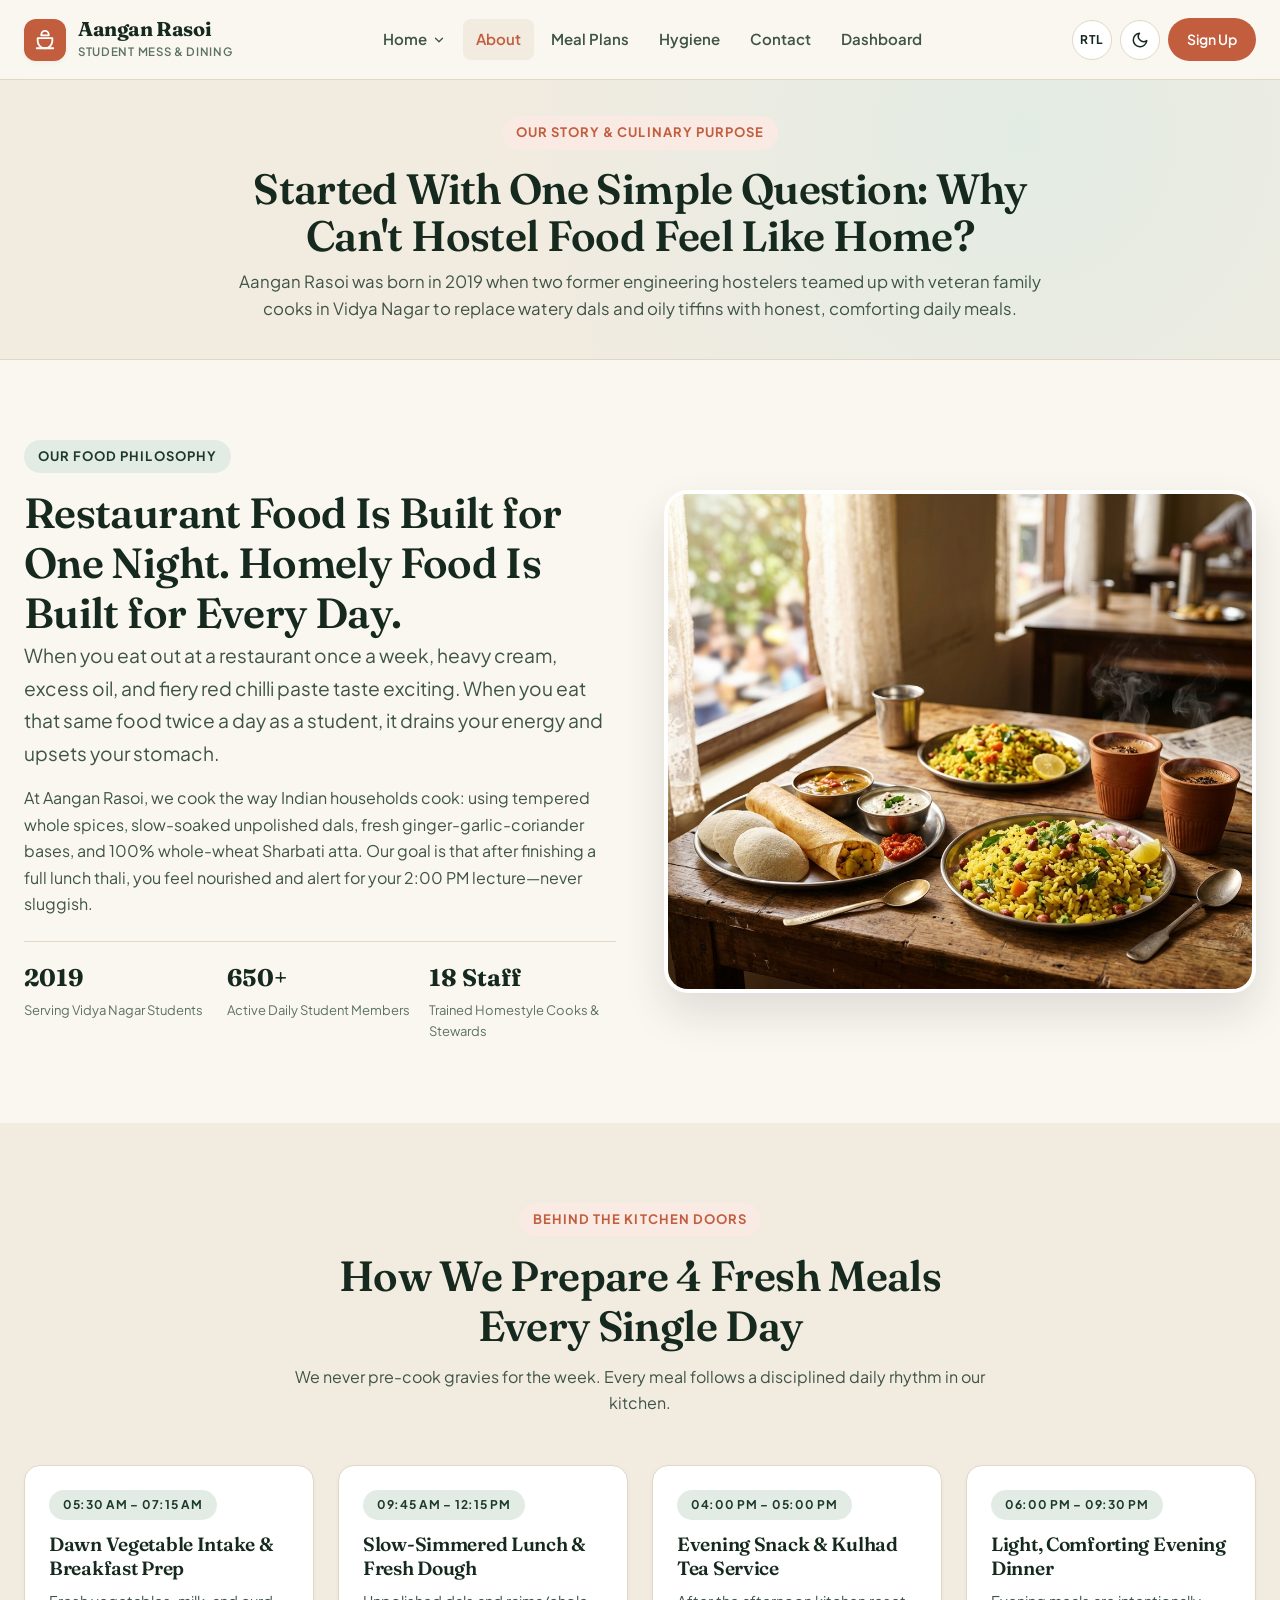
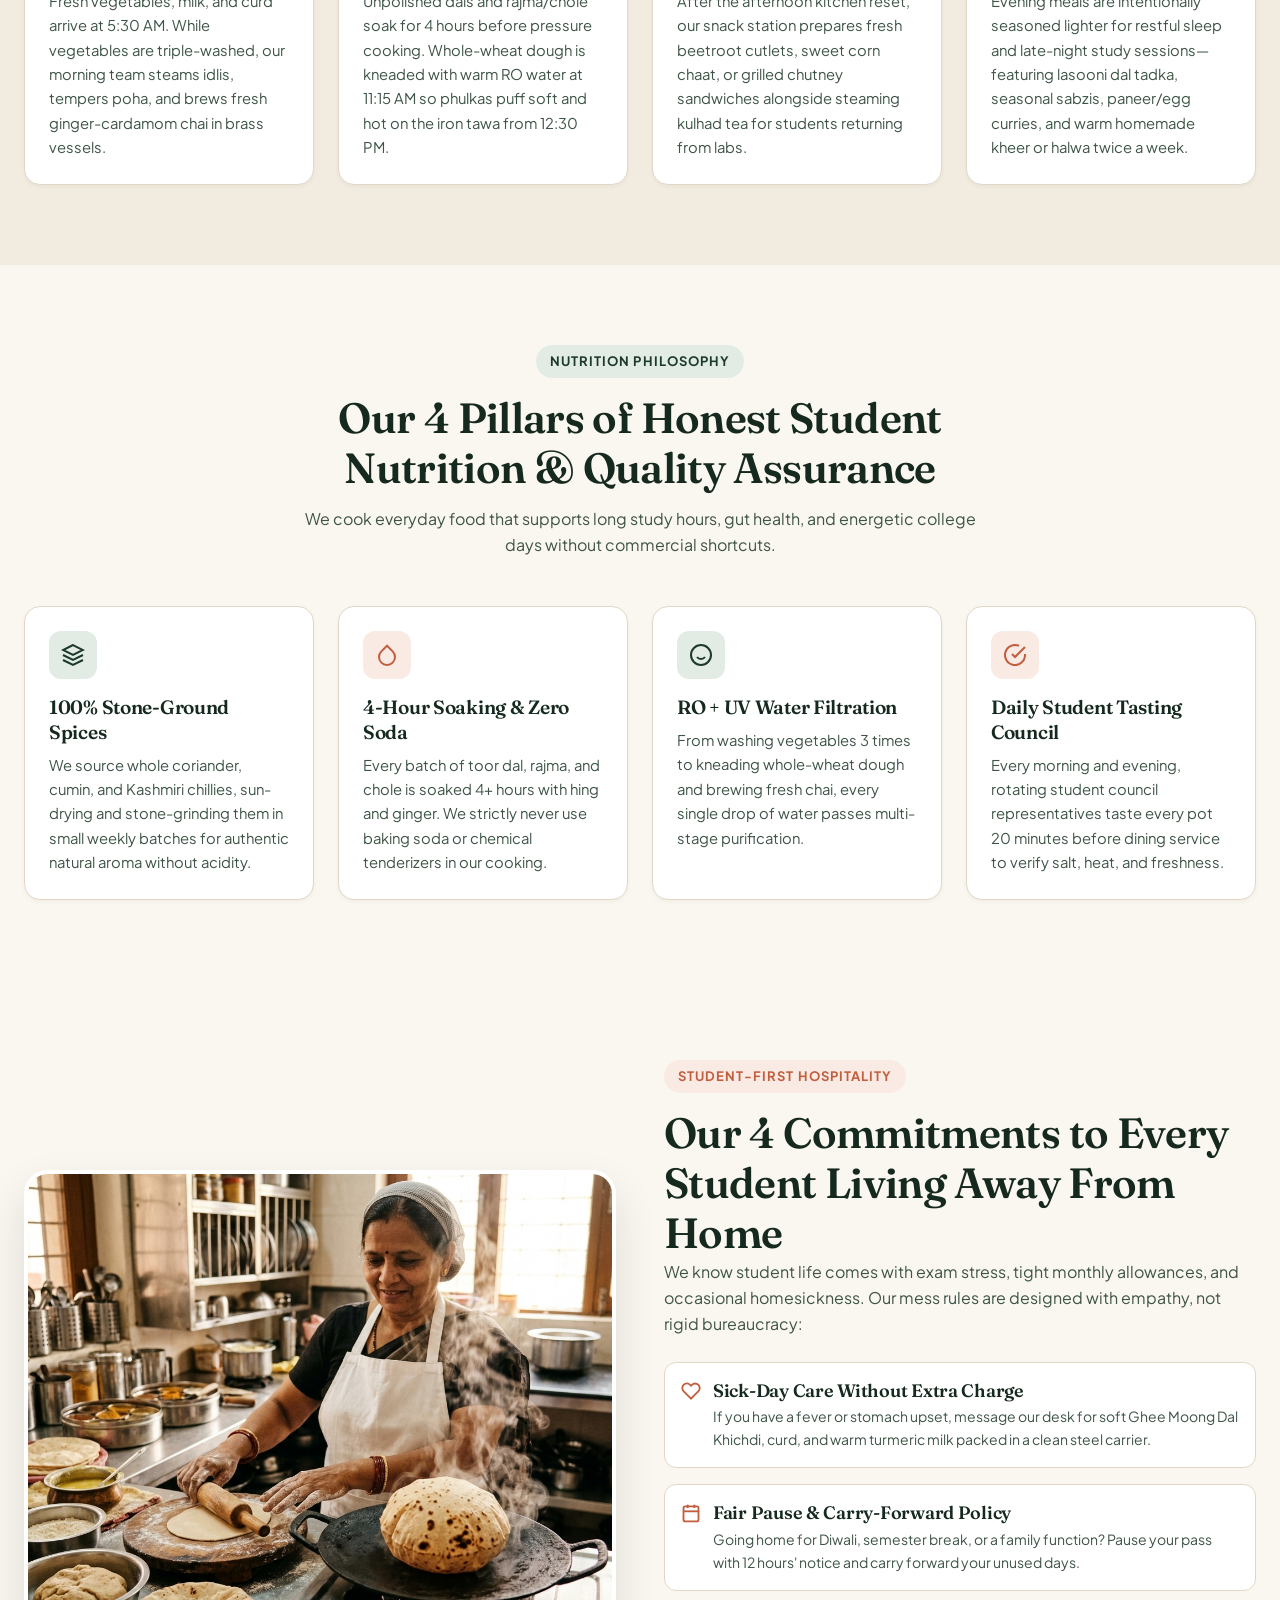
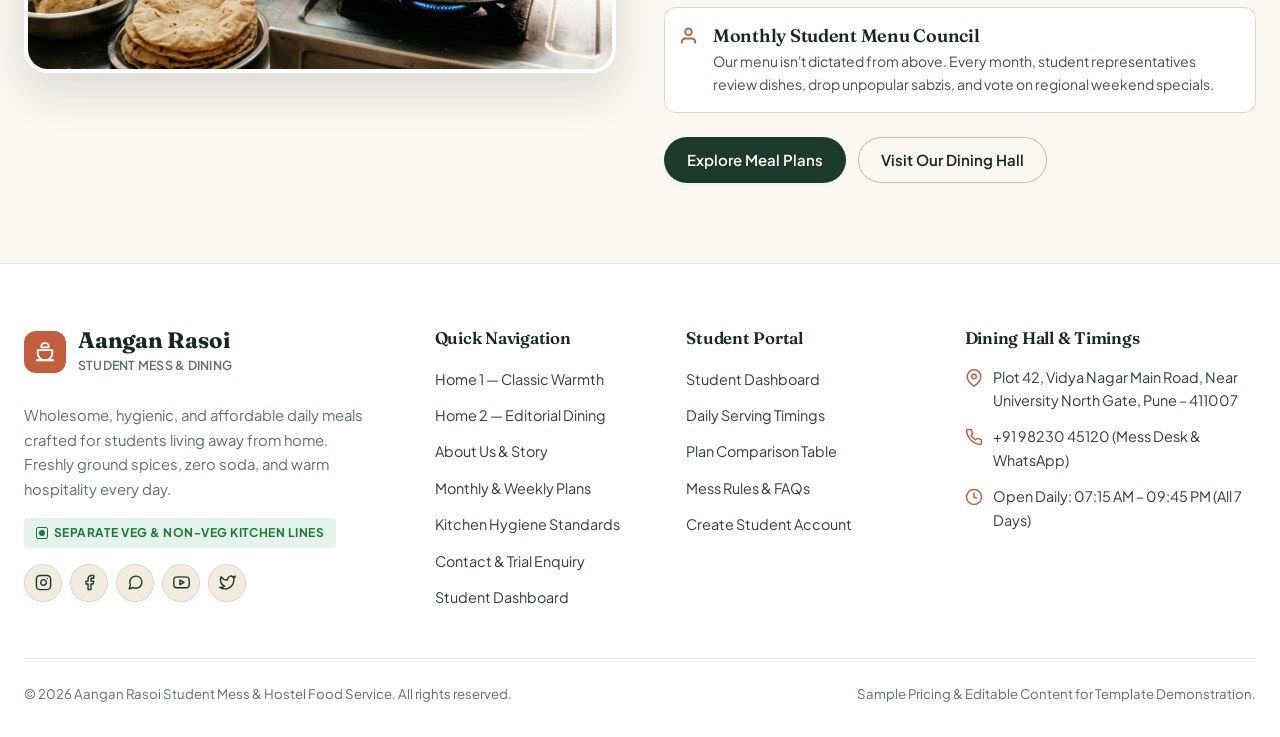
==== commit d8396d1e: "Your commit message" ====
--- a/about.html
+++ b/about.html
@@ -154,7 +154,7 @@
         </div>
 
         <div class="hero-image-frame">
-          <img src="assets/images/mess-dining-hall.jpg" alt="Active student dining hall at Aangan Rasoi with students enjoying warm thali meals together" width="720" height="560" />
+          <img src="assets/images/breakfast-spread.jpg" alt="Warm homestyle breakfast spread and wholesome daily student meals at Aangan Rasoi" width="720" height="560" />
         </div>
       </div>
     </section>
@@ -196,6 +196,65 @@
       </div>
     </section>
 
+    <!-- ======================= 4 PILLARS OF HONEST STUDENT NUTRITION ======================= -->
+    <section class="section">
+      <div class="container">
+        <div class="section-header center">
+          <span class="eyebrow eyebrow-sage">Nutrition Philosophy</span>
+          <h2>Our 4 Pillars of Honest Student Nutrition &amp; Quality Assurance</h2>
+          <p>We cook everyday food that supports long study hours, gut health, and energetic college days without commercial shortcuts.</p>
+        </div>
+
+        <div class="features-grid-4">
+          <div class="feature-card">
+            <div class="feature-icon">
+              <svg width="24" height="24" viewBox="0 0 24 24" fill="none" stroke="currentColor" stroke-width="2">
+                <path d="M12 2L2 7l10 5 10-5-10-5z"></path>
+                <path d="M2 17l10 5 10-5"></path>
+                <path d="M2 12l10 5 10-5"></path>
+              </svg>
+            </div>
+            <h3>100% Stone-Ground Spices</h3>
+            <p>We source whole coriander, cumin, and Kashmiri chillies, sun-drying and stone-grinding them in small weekly batches for authentic natural aroma without acidity.</p>
+          </div>
+
+          <div class="feature-card">
+            <div class="feature-icon terracotta">
+              <svg width="24" height="24" viewBox="0 0 24 24" fill="none" stroke="currentColor" stroke-width="2">
+                <path d="M12 2.69l5.66 5.66a8 8 0 1 1-11.31 0z"></path>
+              </svg>
+            </div>
+            <h3>4-Hour Soaking &amp; Zero Soda</h3>
+            <p>Every batch of toor dal, rajma, and chole is soaked 4+ hours with hing and ginger. We strictly never use baking soda or chemical tenderizers in our cooking.</p>
+          </div>
+
+          <div class="feature-card">
+            <div class="feature-icon">
+              <svg width="24" height="24" viewBox="0 0 24 24" fill="none" stroke="currentColor" stroke-width="2">
+                <circle cx="12" cy="12" r="10"></circle>
+                <path d="M8 14s1.5 2 4 2 4-2 4-2"></path>
+                <line x1="9" y1="9" x2="9.01" y2="9"></line>
+                <line x1="15" y1="9" x2="15.01" y2="9"></line>
+              </svg>
+            </div>
+            <h3>RO + UV Water Filtration</h3>
+            <p>From washing vegetables 3 times to kneading whole-wheat dough and brewing fresh chai, every single drop of water passes multi-stage purification.</p>
+          </div>
+
+          <div class="feature-card">
+            <div class="feature-icon terracotta">
+              <svg width="24" height="24" viewBox="0 0 24 24" fill="none" stroke="currentColor" stroke-width="2">
+                <path d="M22 11.08V12a10 10 0 1 1-5.93-9.14"></path>
+                <polyline points="22 4 12 14.01 9 11.01"></polyline>
+              </svg>
+            </div>
+            <h3>Daily Student Tasting Council</h3>
+            <p>Every morning and evening, rotating student council representatives taste every pot 20 minutes before dining service to verify salt, heat, and freshness.</p>
+          </div>
+        </div>
+      </div>
+    </section>
+
     <!-- ======================= COMMITMENT TO STUDENTS ======================= -->
     <section class="section">
       <div class="container split-section">
@@ -251,7 +310,7 @@
       <div class="footer-grid">
         <div class="footer-brand">
           <a href="index.html" class="brand-logo">
-            <span class="brand-mark" style="background-color: var(--brand-terracotta); color: #fff;">
+            <span class="brand-mark">
               <svg width="22" height="22" viewBox="0 0 24 24" fill="none" stroke="currentColor" stroke-width="2" stroke-linecap="round" stroke-linejoin="round" aria-hidden="true">
                 <path d="M12 2a4 4 0 0 1 4 4v1H8V6a4 4 0 0 1 4-4z"/>
                 <path d="M4 10h16v3a8 8 0 0 1-16 0v-3z"/>
@@ -338,6 +397,13 @@
     </div>
   </footer>
 
+  <!-- Back to Top Floating Button -->
+  <button type="button" id="back-to-top" class="back-to-top" aria-label="Back to top" title="Back to top">
+    <svg viewBox="0 0 24 24" fill="none" stroke="currentColor" stroke-width="2.5" stroke-linecap="round" stroke-linejoin="round" aria-hidden="true">
+      <polyline points="18 15 12 9 6 15"></polyline>
+    </svg>
+  </button>
+
   <script src="js/main.js"></script>
 </body>
 </html>
--- a/css/styles.css
+++ b/css/styles.css
@@ -1041,26 +1041,38 @@
   border-radius: var(--radius-xs);
   text-transform: uppercase;
   letter-spacing: 0.04em;
-  align-self: center;
-  margin-inline: auto;
-  text-align: center;
-}
-
-/* Ensure all tags, badges & ribbons inside any cards are strictly centered */
+  align-self: flex-start;
+  margin-inline: 0;
+  text-align: left;
+}
+
+/* Ensure card headers, badges, and text align cleanly without awkward centering */
 .pricing-card .diet-badge,
 .feature-card .diet-badge,
-.meal-slot-card .diet-badge,
 .card .diet-badge,
 .pricing-card .eyebrow,
 .feature-card .eyebrow,
-.meal-slot-card .eyebrow,
 .pricing-card .pill-tag,
 .feature-card .pill-tag,
 .pricing-card .highlight-day-badge,
 .feature-card .highlight-day-badge {
-  align-self: center !important;
-  margin-inline: auto !important;
-  text-align: center !important;
+  align-self: flex-start !important;
+  margin-inline: 0 !important;
+  text-align: left !important;
+}
+
+html[dir="rtl"] .pricing-card .diet-badge,
+html[dir="rtl"] .feature-card .diet-badge,
+html[dir="rtl"] .card .diet-badge,
+html[dir="rtl"] .pricing-card .eyebrow,
+html[dir="rtl"] .feature-card .eyebrow,
+html[dir="rtl"] .pricing-card .pill-tag,
+html[dir="rtl"] .feature-card .pill-tag,
+html[dir="rtl"] .pricing-card .highlight-day-badge,
+html[dir="rtl"] .feature-card .highlight-day-badge {
+  align-self: flex-start !important;
+  margin-inline: 0 !important;
+  text-align: right !important;
 }
 
 .diet-badge-veg {
@@ -1394,6 +1406,48 @@
 
   .editorial-main-visual {
     min-height: 300px;
+  }
+}
+
+@media (max-width: 768px) {
+  .editorial-main-visual {
+    min-height: auto;
+    height: auto;
+    overflow: visible;
+    background: transparent;
+  }
+
+  .editorial-main-visual img {
+    border-radius: var(--radius-xl);
+    height: 250px;
+    object-fit: cover;
+    display: block;
+    width: 100%;
+  }
+
+  /* Keep badge text & caption below the image on mobile & small viewports */
+  .editorial-overlay-caption {
+    position: static;
+    margin-top: var(--space-3);
+    border-radius: var(--radius-lg);
+    background: var(--bg-surface);
+    color: var(--text-primary);
+    border: 1px solid var(--border-subtle);
+    box-shadow: var(--shadow-sm);
+    padding: var(--space-4);
+    display: flex;
+    flex-direction: column;
+    align-items: flex-start;
+    gap: var(--space-2);
+  }
+
+  .editorial-overlay-caption [style*="color: #E07A5B"] {
+    color: var(--brand-terracotta) !important;
+  }
+
+  .editorial-overlay-caption a.btn {
+    width: 100%;
+    margin-top: var(--space-2);
   }
 }
 
@@ -1502,12 +1556,17 @@
 
 .meal-slot-header {
   display: flex;
-  flex-direction: column;
-  align-items: center;
-  justify-content: center;
-  text-align: center;
-  gap: 6px;
+  flex-direction: row;
+  align-items: center;
+  justify-content: space-between;
+  text-align: left;
+  gap: var(--space-2);
   margin-bottom: var(--space-3);
+  width: 100%;
+}
+
+html[dir="rtl"] .meal-slot-header {
+  text-align: right;
 }
 
 .meal-slot-type {
@@ -1516,8 +1575,17 @@
   text-transform: uppercase;
   letter-spacing: 0.06em;
   color: var(--brand-terracotta);
-  text-align: center;
-  display: block;
+  text-align: left;
+  display: block;
+}
+
+html[dir="rtl"] .meal-slot-type {
+  text-align: right;
+}
+
+.meal-slot-header .diet-badge {
+  margin: 0 !important;
+  align-self: center !important;
 }
 
 .meal-slot-title {
@@ -1593,8 +1661,8 @@
 }
 
 .highlight-day-badge {
-  align-self: center;
-  margin-inline: auto;
+  align-self: flex-start !important;
+  margin-inline: 0 !important;
   font-size: 0.75rem;
   font-weight: 700;
   text-transform: uppercase;
@@ -1603,8 +1671,12 @@
   border-radius: var(--radius-pill);
   background-color: var(--bg-sage-tint);
   color: var(--brand-primary);
-  text-align: center;
+  text-align: left !important;
   display: inline-flex;
+}
+
+html[dir="rtl"] .highlight-day-badge {
+  text-align: right !important;
 }
 
 /* ==========================================================================
@@ -1778,7 +1850,7 @@
 }
 
 /* ==========================================================================
-   TABLET & 1024PX RESPONSIVE CARD GRIDS (2 PER ROW, ODD LAST IN CENTER, BIG CARD 1 IN ROW)
+   TABLET & 1024PX RESPONSIVE CARD GRIDS (UNIFORM 2 PER ROW, EQUAL SIZES & ALIGNMENT)
    ========================================================================== */
 @media (max-width: 1024px) and (min-width: 641px) {
 
@@ -1791,24 +1863,37 @@
   .testimonials-grid {
     grid-template-columns: repeat(2, 1fr) !important;
     gap: var(--space-6);
-  }
-
-  /* When there is an odd number of items, center the last item */
+    align-items: stretch !important;
+  }
+
+  /* Pricing cards strictly equal size in tablet & 1024*1366px view */
+  .pricing-grid .pricing-card,
+  .pricing-grid-4 .pricing-card,
+  .features-grid-4 .feature-card {
+    grid-column: auto !important;
+    width: 100% !important;
+    max-width: none !important;
+    height: 100% !important;
+    display: flex !important;
+    flex-direction: column !important;
+  }
+
+  .pricing-card .btn,
+  .feature-card .btn {
+    margin-top: auto !important;
+  }
+
+  /* When there is an odd number of items, center the last item and keep exact same width */
   .pricing-grid> :last-child:nth-child(odd),
-  .pricing-grid-4> :last-child:nth-child(odd),
   .features-grid-3> :last-child:nth-child(odd),
-  .features-grid-4> :last-child:nth-child(odd),
-  .today-menu-grid> :last-child:nth-child(odd),
-  .weekly-highlights-grid> :last-child:nth-child(odd),
   .testimonials-grid> :last-child:nth-child(odd) {
     grid-column: 1 / -1 !important;
     justify-self: center !important;
     width: 100% !important;
-    max-width: 540px !important;
-  }
-
-  /* Big card 1 in one row */
-  .pricing-card.featured,
+    max-width: calc((100% - var(--space-6)) / 2) !important;
+  }
+
+  /* Big standalone visual cards */
   .card-big,
   .feature-card-big {
     grid-column: 1 / -1 !important;
@@ -2315,18 +2400,25 @@
 }
 
 .auth-top-controls {
-  position: absolute;
-  top: var(--space-4);
-  right: var(--space-6);
-  display: flex;
-  align-items: center;
+  width: 100%;
+  max-width: 490px;
+  display: flex;
+  align-items: center;
+  justify-content: space-between;
   gap: var(--space-2);
+  margin-bottom: var(--space-3);
+  padding-inline: var(--space-1);
   z-index: 10;
 }
 
+.auth-top-controls-actions {
+  display: flex;
+  align-items: center;
+  gap: var(--space-2);
+}
+
 html[dir="rtl"] .auth-top-controls {
-  right: auto;
-  left: var(--space-6);
+  direction: rtl;
 }
 
 .auth-card {
@@ -2957,25 +3049,161 @@
   }
 
   .dashboard-section-box {
-    padding: var(--space-5);
+    padding: var(--space-4) var(--space-3);
   }
 
   .dashboard-topbar {
     gap: var(--space-2);
+    flex-wrap: nowrap !important;
+    padding: var(--space-3) var(--space-3);
+  }
+
+  .dashboard-topbar-left {
+    min-width: 0;
+    gap: var(--space-2);
+    display: flex;
+    align-items: center;
+  }
+
+  .dashboard-hamburger-btn {
+    width: 38px !important;
+    height: 38px !important;
+    min-width: 38px !important;
+    flex-shrink: 0 !important;
+    padding: 0 !important;
   }
 
   .dashboard-welcome-heading {
-    font-size: 1.25rem;
+    font-size: 1.05rem;
+    white-space: nowrap;
+    overflow: hidden;
+    text-overflow: ellipsis;
   }
 
   .dashboard-welcome-sub {
-    font-size: 0.78rem;
-  }
-}
-
-  .dashboard-section-box {
-    padding: var(--space-5);
-  }
+    display: none;
+  }
+
+  .dashboard-topbar-profile-info {
+    display: none;
+  }
+
+  .dashboard-topbar-profile {
+    padding: 2px !important;
+    background: transparent !important;
+    border: none !important;
+    box-shadow: none !important;
+  }
+
+  .invoices-table th,
+  .invoices-table td {
+    padding: 8px 10px !important;
+    font-size: 0.8rem !important;
+  }
+}
+
+@media (max-width: 480px) {
+  .brand-tagline {
+    display: none !important;
+  }
+
+  .nav-actions {
+    gap: 6px !important;
+  }
+
+  .mobile-menu-toggle {
+    width: 38px !important;
+    height: 38px !important;
+    min-width: 38px !important;
+    flex-shrink: 0 !important;
+    padding: 0 !important;
+  }
+
+  .theme-toggle,
+  .rtl-toggle {
+    width: 38px !important;
+    height: 38px !important;
+    min-width: 38px !important;
+    flex-shrink: 0 !important;
+    padding: 0 !important;
+  }
+}
+
+[data-theme="dark"] input[type="date"] {
+  color-scheme: dark;
+}
+    padding: 8px 10px !important;
+    font-size: 0.8rem !important;
+  }
+}
+
+/* Dashboard Topbar Right (Profile, RTL, Theme in Top Right Corner) */
+.dashboard-topbar-right {
+  display: flex;
+  align-items: center;
+  gap: var(--space-3);
+  margin-left: auto;
+}
+
+.dashboard-topbar-profile {
+  display: flex;
+  align-items: center;
+  gap: var(--space-2);
+  padding: 4px 12px 4px 6px;
+  background-color: var(--bg-surface);
+  border: 1px solid var(--border-subtle);
+  border-radius: var(--radius-pill);
+  box-shadow: var(--shadow-xs);
+}
+
+.dashboard-topbar-profile-info {
+  display: flex;
+  flex-direction: column;
+  line-height: 1.2;
+}
+
+/* Calendar Date Input High-Contrast Indicator in Dark Mode */
+[data-theme="dark"] input[type="date"]::-webkit-calendar-picker-indicator {
+  filter: invert(1) brightness(1.2) contrast(1.1);
+  cursor: pointer;
+  opacity: 0.9;
+}
+
+input[type="date"]::-webkit-calendar-picker-indicator {
+  cursor: pointer;
+  padding: 4px;
+  border-radius: var(--radius-xs);
+  transition: opacity var(--transition-fast);
+}
+
+input[type="date"]::-webkit-calendar-picker-indicator:hover {
+  opacity: 1;
+}
+
+/* Invoices Table Compact Responsiveness */
+.invoices-table {
+  width: 100%;
+  border-collapse: collapse;
+}
+
+.invoices-table th,
+.invoices-table td {
+  padding: var(--space-3) var(--space-4);
+  border-bottom: 1px solid var(--border-subtle);
+  font-size: 0.875rem;
+  text-align: left;
+}
+
+html[dir="rtl"] .invoices-table th,
+html[dir="rtl"] .invoices-table td {
+  text-align: right;
+}
+
+.invoices-table th {
+  background-color: var(--bg-secondary);
+  font-family: var(--font-heading);
+  font-weight: 600;
+  color: var(--text-primary);
 }
 
 /* ==========================================================================
@@ -3221,4 +3449,71 @@
     grid-template-columns: 1fr;
     gap: var(--space-8);
   }
+}
+
+/* ==========================================================================
+   UNIFIED BRAND LOGO COLOR ACROSS HEADER, FOOTER, AUTH, DASHBOARD
+   ========================================================================== */
+.brand-mark,
+.site-footer .brand-mark,
+.auth-brand-center .brand-mark,
+.dashboard-sidebar-brand .brand-mark {
+  background-color: var(--brand-terracotta) !important;
+  color: #FFFFFF !important;
+}
+
+/* ==========================================================================
+   BACK TO TOP FLOATING BUTTON (ALL PAGES)
+   ========================================================================== */
+.back-to-top {
+  position: fixed;
+  bottom: 28px;
+  right: 28px;
+  width: 44px;
+  height: 44px;
+  border-radius: var(--radius-pill);
+  background-color: var(--brand-terracotta);
+  color: #FFFFFF;
+  display: inline-flex;
+  align-items: center;
+  justify-content: center;
+  box-shadow: 0 6px 18px rgba(194, 94, 62, 0.35);
+  border: 1.5px solid rgba(255, 255, 255, 0.25);
+  cursor: pointer;
+  z-index: 990;
+  opacity: 0;
+  visibility: hidden;
+  transform: translateY(16px);
+  transition: opacity 0.28s cubic-bezier(0.16, 1, 0.3, 1),
+    transform 0.28s cubic-bezier(0.16, 1, 0.3, 1),
+    background-color var(--transition-fast),
+    box-shadow var(--transition-fast);
+}
+
+.back-to-top.visible {
+  opacity: 1;
+  visibility: visible;
+  transform: translateY(0);
+}
+
+.back-to-top:hover {
+  background-color: var(--brand-terracotta-hover);
+  box-shadow: 0 8px 24px rgba(194, 94, 62, 0.45);
+  transform: translateY(-3px);
+}
+
+.back-to-top:focus-visible {
+  outline: 2px solid var(--border-focus);
+  outline-offset: 3px;
+}
+
+.back-to-top svg {
+  width: 20px;
+  height: 20px;
+  stroke: currentColor;
+}
+
+html[dir="rtl"] .back-to-top {
+  right: auto;
+  left: 28px;
 }
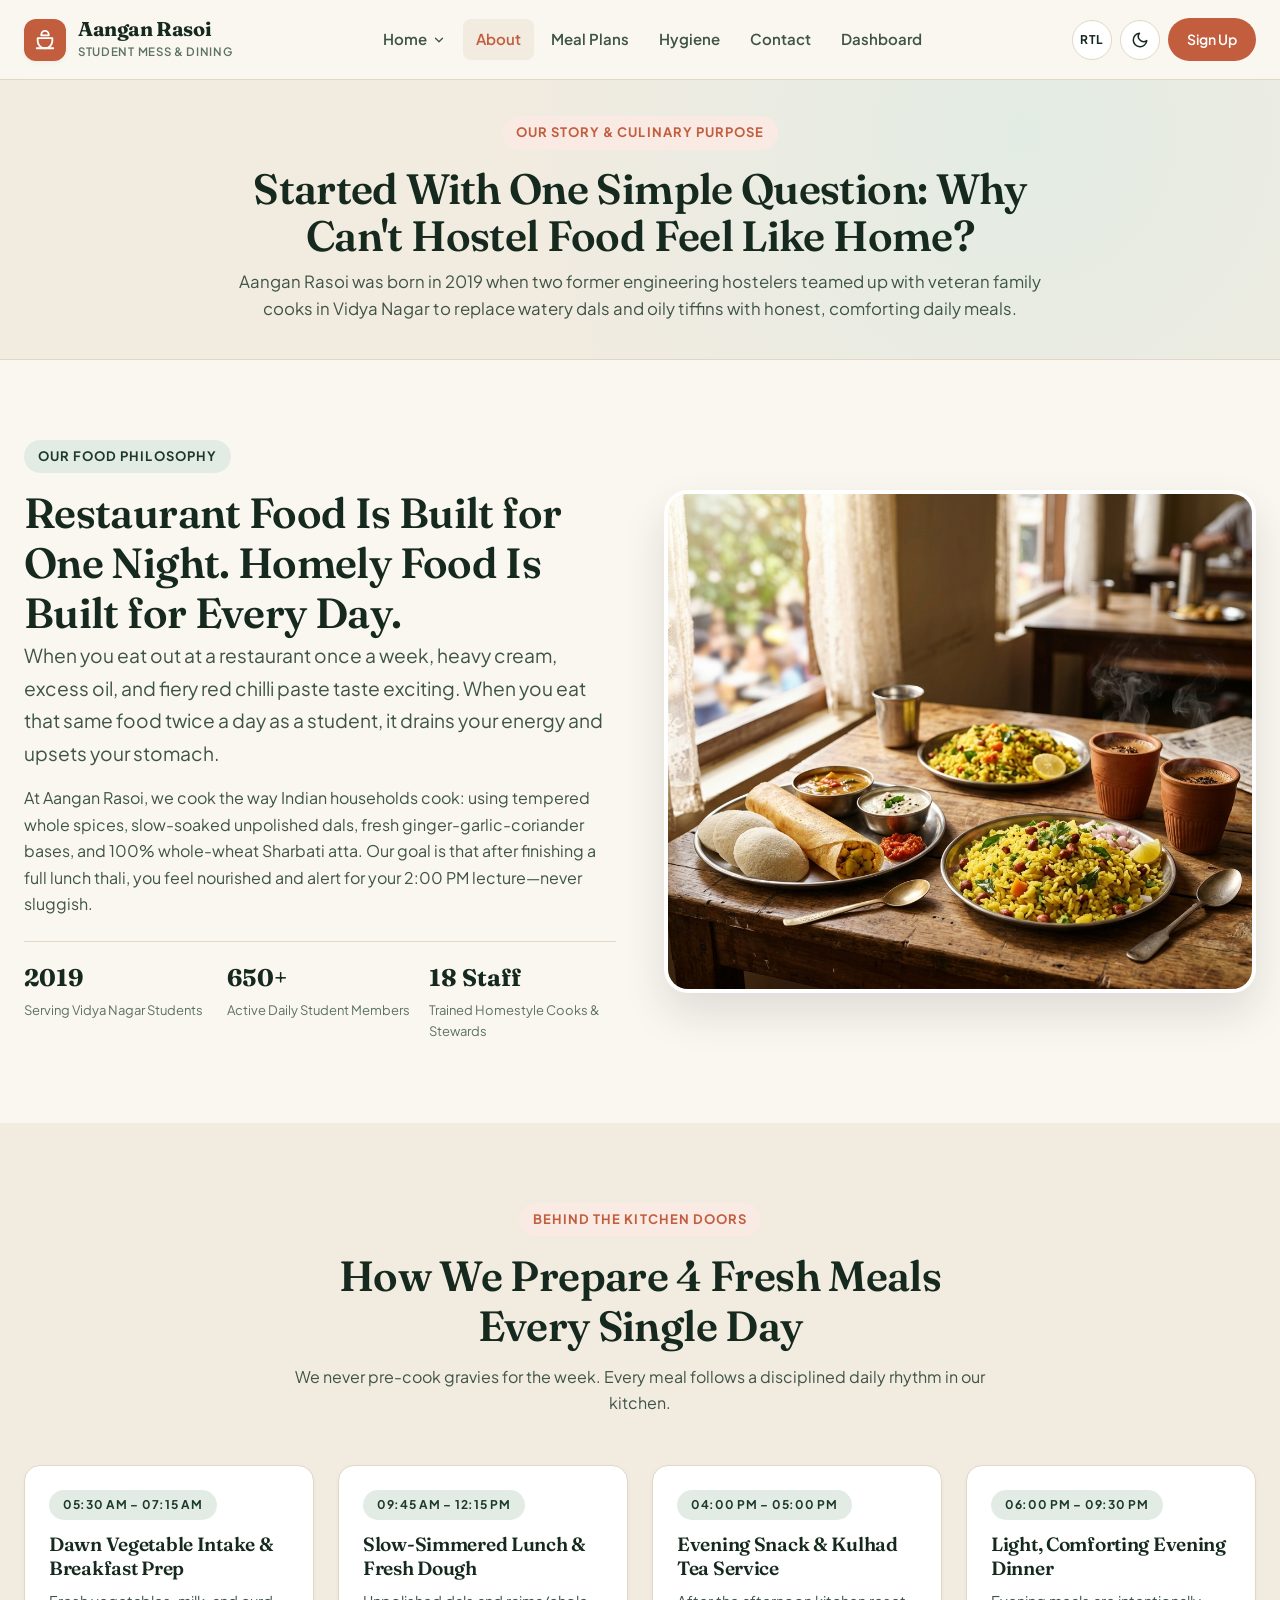
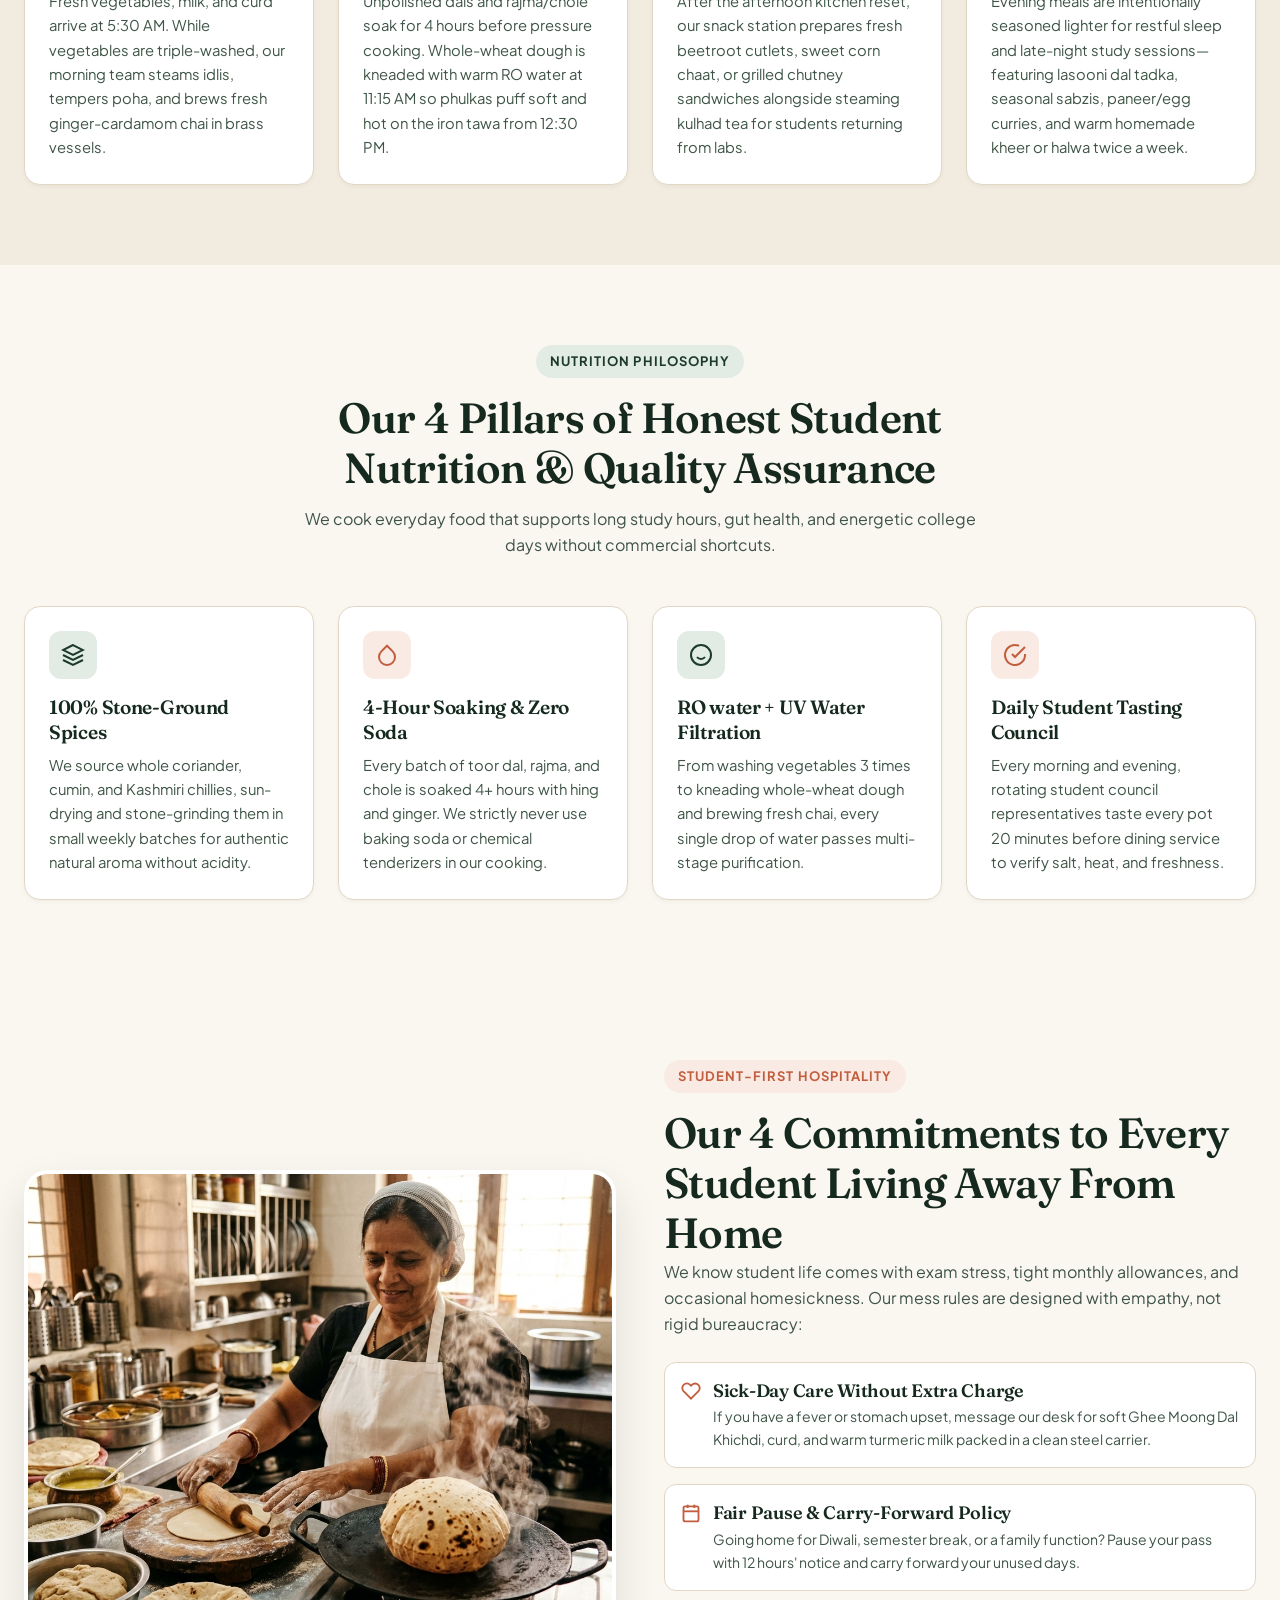
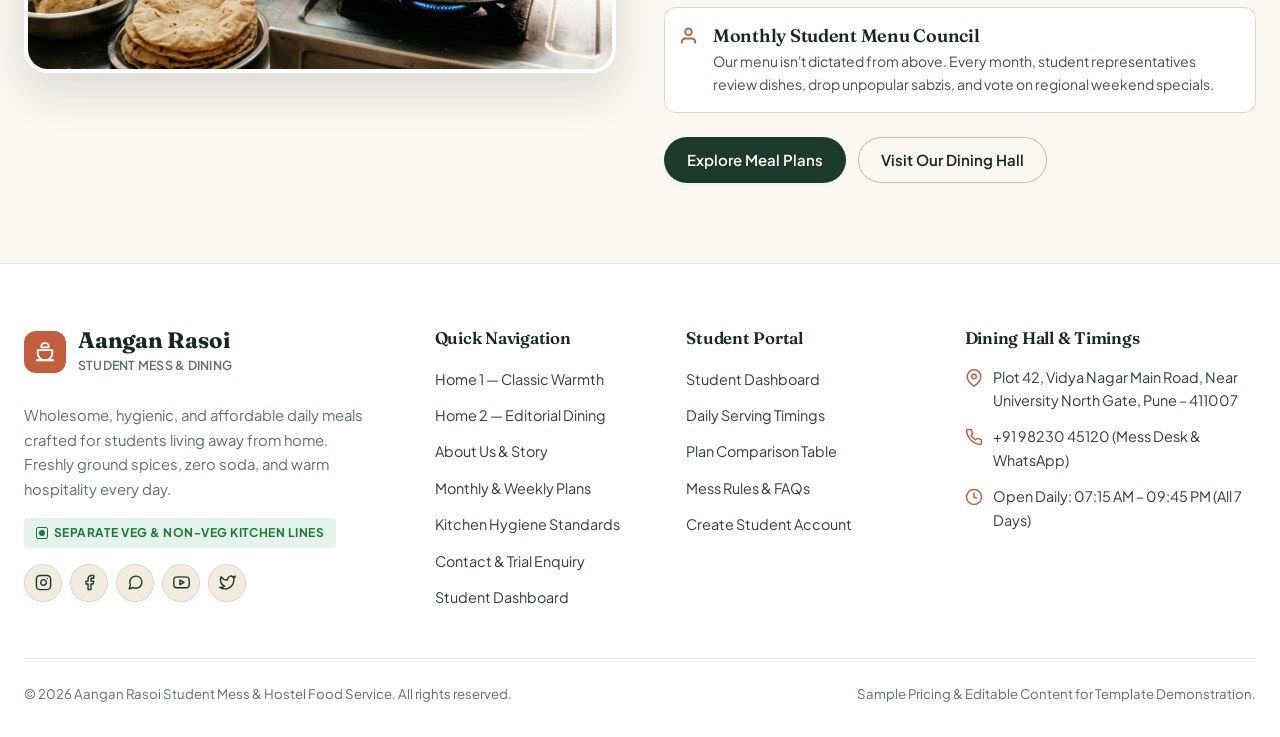
==== commit 958740f5: "Your commit message" ====
--- a/about.html
+++ b/about.html
@@ -1,13 +1,16 @@
 <!DOCTYPE html>
 <html lang="en" data-theme="light">
+
 <head>
   <meta charset="UTF-8" />
   <meta name="viewport" content="width=device-width, initial-scale=1.0" />
   <title>About Aangan Rasoi — Our Homely Food Philosophy &amp; Commitment to Students</title>
-  <meta name="description" content="Learn how Aangan Rasoi brings warm, freshly cooked, home-style meals to hostel and university students through disciplined daily preparation and honest ingredients." />
+  <meta name="description"
+    content="Learn how Aangan Rasoi brings warm, freshly cooked, home-style meals to hostel and university students through disciplined daily preparation and honest ingredients." />
   <link rel="icon" type="image/svg+xml" href="assets/images/favicon.svg" />
   <link rel="stylesheet" href="css/styles.css" />
 </head>
+
 <body>
   <a href="#main-content" class="skip-link">Skip to main content</a>
 
@@ -16,10 +19,11 @@
     <div class="container navbar">
       <a href="index.html" class="brand-logo" aria-label="Aangan Rasoi Home">
         <span class="brand-mark" aria-hidden="true">
-          <svg width="22" height="22" viewBox="0 0 24 24" fill="none" stroke="currentColor" stroke-width="2" stroke-linecap="round" stroke-linejoin="round">
-            <path d="M12 2a4 4 0 0 1 4 4v1H8V6a4 4 0 0 1 4-4z"/>
-            <path d="M4 10h16v3a8 8 0 0 1-16 0v-3z"/>
-            <path d="M3 21h18"/>
+          <svg width="22" height="22" viewBox="0 0 24 24" fill="none" stroke="currentColor" stroke-width="2"
+            stroke-linecap="round" stroke-linejoin="round">
+            <path d="M12 2a4 4 0 0 1 4 4v1H8V6a4 4 0 0 1 4-4z" />
+            <path d="M4 10h16v3a8 8 0 0 1-16 0v-3z" />
+            <path d="M3 21h18" />
           </svg>
         </span>
         <span class="brand-text">
@@ -33,7 +37,8 @@
           <li class="nav-item dropdown">
             <button type="button" class="nav-link dropdown-toggle" aria-expanded="false" aria-haspopup="true">
               <span>Home</span>
-              <svg class="dropdown-chevron" viewBox="0 0 24 24" fill="none" stroke="currentColor" stroke-width="2.2" stroke-linecap="round" stroke-linejoin="round" aria-hidden="true">
+              <svg class="dropdown-chevron" viewBox="0 0 24 24" fill="none" stroke="currentColor" stroke-width="2.2"
+                stroke-linecap="round" stroke-linejoin="round" aria-hidden="true">
                 <polyline points="6 9 12 15 18 9"></polyline>
               </svg>
             </button>
@@ -73,14 +78,17 @@
 
       <div class="nav-actions">
         <!-- RTL Toggle Button: Same style as theme button, ONLY "RTL" text inside -->
-        <button type="button" class="rtl-toggle" id="rtl-toggle" aria-label="Toggle RTL direction" title="Toggle RTL direction">RTL</button>
+        <button type="button" class="rtl-toggle" id="rtl-toggle" aria-label="Toggle RTL direction"
+          title="Toggle RTL direction">RTL</button>
 
         <!-- Theme Toggle Button -->
         <button type="button" class="theme-toggle" aria-label="Switch to dark mode" title="Toggle Light/Dark Theme">
-          <svg class="icon-moon" viewBox="0 0 24 24" fill="none" stroke="currentColor" stroke-width="2" stroke-linecap="round" stroke-linejoin="round" aria-hidden="true">
+          <svg class="icon-moon" viewBox="0 0 24 24" fill="none" stroke="currentColor" stroke-width="2"
+            stroke-linecap="round" stroke-linejoin="round" aria-hidden="true">
             <path d="M21 12.79A9 9 0 1 1 11.21 3 7 7 0 0 0 21 12.79z"></path>
           </svg>
-          <svg class="icon-sun" viewBox="0 0 24 24" fill="none" stroke="currentColor" stroke-width="2" stroke-linecap="round" stroke-linejoin="round" aria-hidden="true">
+          <svg class="icon-sun" viewBox="0 0 24 24" fill="none" stroke="currentColor" stroke-width="2"
+            stroke-linecap="round" stroke-linejoin="round" aria-hidden="true">
             <circle cx="12" cy="12" r="5"></circle>
             <line x1="12" y1="1" x2="12" y2="3"></line>
             <line x1="12" y1="21" x2="12" y2="23"></line>
@@ -95,13 +103,16 @@
 
         <a href="signup.html" class="nav-signup-btn nav-signup-desktop">Sign Up</a>
 
-        <button type="button" class="mobile-menu-toggle" aria-expanded="false" aria-controls="primary-nav-menu" aria-label="Toggle Navigation Menu">
-          <svg class="icon-menu" viewBox="0 0 24 24" fill="none" stroke="currentColor" stroke-width="2.2" stroke-linecap="round" stroke-linejoin="round" aria-hidden="true">
+        <button type="button" class="mobile-menu-toggle" aria-expanded="false" aria-controls="primary-nav-menu"
+          aria-label="Toggle Navigation Menu">
+          <svg class="icon-menu" viewBox="0 0 24 24" fill="none" stroke="currentColor" stroke-width="2.2"
+            stroke-linecap="round" stroke-linejoin="round" aria-hidden="true">
             <line x1="3" y1="6" x2="21" y2="6"></line>
             <line x1="3" y1="12" x2="21" y2="12"></line>
             <line x1="3" y1="18" x2="21" y2="18"></line>
           </svg>
-          <svg class="icon-close" viewBox="0 0 24 24" fill="none" stroke="currentColor" stroke-width="2.2" stroke-linecap="round" stroke-linejoin="round" aria-hidden="true">
+          <svg class="icon-close" viewBox="0 0 24 24" fill="none" stroke="currentColor" stroke-width="2.2"
+            stroke-linecap="round" stroke-linejoin="round" aria-hidden="true">
             <line x1="18" y1="6" x2="6" y2="18"></line>
             <line x1="6" y1="6" x2="18" y2="18"></line>
           </svg>
@@ -118,7 +129,8 @@
           <span class="eyebrow">Our Story &amp; Culinary Purpose</span>
           <h1>Started With One Simple Question: Why Can't Hostel Food Feel Like Home?</h1>
           <p class="lead">
-            Aangan Rasoi was born in 2019 when two former engineering hostelers teamed up with veteran family cooks in Vidya Nagar to replace watery dals and oily tiffins with honest, comforting daily meals.
+            Aangan Rasoi was born in 2019 when two former engineering hostelers teamed up with veteran family cooks in
+            Vidya Nagar to replace watery dals and oily tiffins with honest, comforting daily meals.
           </p>
         </div>
       </div>
@@ -131,10 +143,14 @@
           <span class="eyebrow eyebrow-sage">Our Food Philosophy</span>
           <h2>Restaurant Food Is Built for One Night. Homely Food Is Built for Every Day.</h2>
           <p class="lead" style="margin-bottom: var(--space-4);">
-            When you eat out at a restaurant once a week, heavy cream, excess oil, and fiery red chilli paste taste exciting. When you eat that same food twice a day as a student, it drains your energy and upsets your stomach.
+            When you eat out at a restaurant once a week, heavy cream, excess oil, and fiery red chilli paste taste
+            exciting. When you eat that same food twice a day as a student, it drains your energy and upsets your
+            stomach.
           </p>
           <p style="margin-bottom: var(--space-6);">
-            At Aangan Rasoi, we cook the way Indian households cook: using tempered whole spices, slow-soaked unpolished dals, fresh ginger-garlic-coriander bases, and 100% whole-wheat Sharbati atta. Our goal is that after finishing a full lunch thali, you feel nourished and alert for your 2:00 PM lecture—never sluggish.
+            At Aangan Rasoi, we cook the way Indian households cook: using tempered whole spices, slow-soaked unpolished
+            dals, fresh ginger-garlic-coriander bases, and 100% whole-wheat Sharbati atta. Our goal is that after
+            finishing a full lunch thali, you feel nourished and alert for your 2:00 PM lecture—never sluggish.
           </p>
 
           <div class="hero-trust-strip" style="padding-top: var(--space-4);">
@@ -154,7 +170,9 @@
         </div>
 
         <div class="hero-image-frame">
-          <img src="assets/images/breakfast-spread.jpg" alt="Warm homestyle breakfast spread and wholesome daily student meals at Aangan Rasoi" width="720" height="560" />
+          <img src="assets/images/breakfast-spread.jpg"
+            alt="Warm homestyle breakfast spread and wholesome daily student meals at Aangan Rasoi" width="720"
+            height="560" />
         </div>
       </div>
     </section>
@@ -172,25 +190,30 @@
           <div class="feature-card">
             <span class="highlight-day-badge" style="margin-bottom: var(--space-3);">05:30 AM – 07:15 AM</span>
             <h3>Dawn Vegetable Intake &amp; Breakfast Prep</h3>
-            <p>Fresh vegetables, milk, and curd arrive at 5:30 AM. While vegetables are triple-washed, our morning team steams idlis, tempers poha, and brews fresh ginger-cardamom chai in brass vessels.</p>
+            <p>Fresh vegetables, milk, and curd arrive at 5:30 AM. While vegetables are triple-washed, our morning team
+              steams idlis, tempers poha, and brews fresh ginger-cardamom chai in brass vessels.</p>
           </div>
 
           <div class="feature-card">
             <span class="highlight-day-badge" style="margin-bottom: var(--space-3);">09:45 AM – 12:15 PM</span>
             <h3>Slow-Simmered Lunch &amp; Fresh Dough</h3>
-            <p>Unpolished dals and rajma/chole soak for 4 hours before pressure cooking. Whole-wheat dough is kneaded with warm RO water at 11:15 AM so phulkas puff soft and hot on the iron tawa from 12:30 PM.</p>
+            <p>Unpolished dals and rajma/chole soak for 4 hours before pressure cooking. Whole-wheat dough is kneaded
+              with warm RO water at 11:15 AM so phulkas puff soft and hot on the iron tawa from 12:30 PM.</p>
           </div>
 
           <div class="feature-card">
             <span class="highlight-day-badge" style="margin-bottom: var(--space-3);">04:00 PM – 05:00 PM</span>
             <h3>Evening Snack &amp; Kulhad Tea Service</h3>
-            <p>After the afternoon kitchen reset, our snack station prepares fresh beetroot cutlets, sweet corn chaat, or grilled chutney sandwiches alongside steaming kulhad tea for students returning from labs.</p>
+            <p>After the afternoon kitchen reset, our snack station prepares fresh beetroot cutlets, sweet corn chaat,
+              or grilled chutney sandwiches alongside steaming kulhad tea for students returning from labs.</p>
           </div>
 
           <div class="feature-card">
             <span class="highlight-day-badge" style="margin-bottom: var(--space-3);">06:00 PM – 09:30 PM</span>
             <h3>Light, Comforting Evening Dinner</h3>
-            <p>Evening meals are intentionally seasoned lighter for restful sleep and late-night study sessions—featuring lasooni dal tadka, seasonal sabzis, paneer/egg curries, and warm homemade kheer or halwa twice a week.</p>
+            <p>Evening meals are intentionally seasoned lighter for restful sleep and late-night study
+              sessions—featuring lasooni dal tadka, seasonal sabzis, paneer/egg curries, and warm homemade kheer or
+              halwa twice a week.</p>
           </div>
         </div>
       </div>
@@ -202,7 +225,8 @@
         <div class="section-header center">
           <span class="eyebrow eyebrow-sage">Nutrition Philosophy</span>
           <h2>Our 4 Pillars of Honest Student Nutrition &amp; Quality Assurance</h2>
-          <p>We cook everyday food that supports long study hours, gut health, and energetic college days without commercial shortcuts.</p>
+          <p>We cook everyday food that supports long study hours, gut health, and energetic college days without
+            commercial shortcuts.</p>
         </div>
 
         <div class="features-grid-4">
@@ -215,7 +239,8 @@
               </svg>
             </div>
             <h3>100% Stone-Ground Spices</h3>
-            <p>We source whole coriander, cumin, and Kashmiri chillies, sun-drying and stone-grinding them in small weekly batches for authentic natural aroma without acidity.</p>
+            <p>We source whole coriander, cumin, and Kashmiri chillies, sun-drying and stone-grinding them in small
+              weekly batches for authentic natural aroma without acidity.</p>
           </div>
 
           <div class="feature-card">
@@ -225,7 +250,8 @@
               </svg>
             </div>
             <h3>4-Hour Soaking &amp; Zero Soda</h3>
-            <p>Every batch of toor dal, rajma, and chole is soaked 4+ hours with hing and ginger. We strictly never use baking soda or chemical tenderizers in our cooking.</p>
+            <p>Every batch of toor dal, rajma, and chole is soaked 4+ hours with hing and ginger. We strictly never use
+              baking soda or chemical tenderizers in our cooking.</p>
           </div>
 
           <div class="feature-card">
@@ -237,8 +263,9 @@
                 <line x1="15" y1="9" x2="15.01" y2="9"></line>
               </svg>
             </div>
-            <h3>RO + UV Water Filtration</h3>
-            <p>From washing vegetables 3 times to kneading whole-wheat dough and brewing fresh chai, every single drop of water passes multi-stage purification.</p>
+            <h3>RO water + UV Water Filtration</h3>
+            <p>From washing vegetables 3 times to kneading whole-wheat dough and brewing fresh chai, every single drop
+              of water passes multi-stage purification.</p>
           </div>
 
           <div class="feature-card">
@@ -249,7 +276,8 @@
               </svg>
             </div>
             <h3>Daily Student Tasting Council</h3>
-            <p>Every morning and evening, rotating student council representatives taste every pot 20 minutes before dining service to verify salt, heat, and freshness.</p>
+            <p>Every morning and evening, rotating student council representatives taste every pot 20 minutes before
+              dining service to verify salt, heat, and freshness.</p>
           </div>
         </div>
       </div>
@@ -259,38 +287,56 @@
     <section class="section">
       <div class="container split-section">
         <div class="hero-image-frame">
-          <img src="assets/images/mess-kitchen-roti.jpg" alt="Homestyle mess cook puffing fresh whole-wheat rotis on an iron tawa" width="700" height="540" loading="lazy" />
+          <img src="assets/images/mess-kitchen-roti.jpg"
+            alt="Homestyle mess cook puffing fresh whole-wheat rotis on an iron tawa" width="700" height="540"
+            loading="lazy" />
         </div>
 
         <div>
           <span class="eyebrow">Student-First Hospitality</span>
           <h2>Our 4 Commitments to Every Student Living Away From Home</h2>
           <p style="margin-bottom: var(--space-6);">
-            We know student life comes with exam stress, tight monthly allowances, and occasional homesickness. Our mess rules are designed with empathy, not rigid bureaucracy:
+            We know student life comes with exam stress, tight monthly allowances, and occasional homesickness. Our mess
+            rules are designed with empathy, not rigid bureaucracy:
           </p>
 
           <div style="display: flex; flex-direction: column; gap: var(--space-4);">
             <div class="checklist-item">
-              <svg viewBox="0 0 24 24" fill="none" stroke="currentColor" stroke-width="2.2"><path d="M20.84 4.61a5.5 5.5 0 0 0-7.78 0L12 5.67l-1.06-1.06a5.5 5.5 0 0 0-7.78 7.78l1.06 1.06L12 21.23l7.78-7.78 1.06-1.06a5.5 5.5 0 0 0 0-7.78z"></path></svg>
+              <svg viewBox="0 0 24 24" fill="none" stroke="currentColor" stroke-width="2.2">
+                <path
+                  d="M20.84 4.61a5.5 5.5 0 0 0-7.78 0L12 5.67l-1.06-1.06a5.5 5.5 0 0 0-7.78 7.78l1.06 1.06L12 21.23l7.78-7.78 1.06-1.06a5.5 5.5 0 0 0 0-7.78z">
+                </path>
+              </svg>
               <div>
                 <h4>Sick-Day Care Without Extra Charge</h4>
-                <p style="font-size: 0.875rem;">If you have a fever or stomach upset, message our desk for soft Ghee Moong Dal Khichdi, curd, and warm turmeric milk packed in a clean steel carrier.</p>
+                <p style="font-size: 0.875rem;">If you have a fever or stomach upset, message our desk for soft Ghee
+                  Moong Dal Khichdi, curd, and warm turmeric milk packed in a clean steel carrier.</p>
               </div>
             </div>
 
             <div class="checklist-item">
-              <svg viewBox="0 0 24 24" fill="none" stroke="currentColor" stroke-width="2.2"><rect x="3" y="4" width="18" height="18" rx="2" ry="2"></rect><line x1="16" y1="2" x2="16" y2="6"></line><line x1="8" y1="2" x2="8" y2="6"></line><line x1="3" y1="10" x2="21" y2="10"></line></svg>
+              <svg viewBox="0 0 24 24" fill="none" stroke="currentColor" stroke-width="2.2">
+                <rect x="3" y="4" width="18" height="18" rx="2" ry="2"></rect>
+                <line x1="16" y1="2" x2="16" y2="6"></line>
+                <line x1="8" y1="2" x2="8" y2="6"></line>
+                <line x1="3" y1="10" x2="21" y2="10"></line>
+              </svg>
               <div>
                 <h4>Fair Pause &amp; Carry-Forward Policy</h4>
-                <p style="font-size: 0.875rem;">Going home for Diwali, semester break, or a family function? Pause your pass with 12 hours' notice and carry forward your unused days.</p>
+                <p style="font-size: 0.875rem;">Going home for Diwali, semester break, or a family function? Pause your
+                  pass with 12 hours' notice and carry forward your unused days.</p>
               </div>
             </div>
 
             <div class="checklist-item">
-              <svg viewBox="0 0 24 24" fill="none" stroke="currentColor" stroke-width="2.2"><path d="M17 21v-2a4 4 0 0 0-4-4H5a4 4 0 0 0-4 4v2"></path><circle cx="9" cy="7" r="4"></circle></svg>
+              <svg viewBox="0 0 24 24" fill="none" stroke="currentColor" stroke-width="2.2">
+                <path d="M17 21v-2a4 4 0 0 0-4-4H5a4 4 0 0 0-4 4v2"></path>
+                <circle cx="9" cy="7" r="4"></circle>
+              </svg>
               <div>
                 <h4>Monthly Student Menu Council</h4>
-                <p style="font-size: 0.875rem;">Our menu isn't dictated from above. Every month, student representatives review dishes, drop unpopular sabzis, and vote on regional weekend specials.</p>
+                <p style="font-size: 0.875rem;">Our menu isn't dictated from above. Every month, student representatives
+                  review dishes, drop unpopular sabzis, and vote on regional weekend specials.</p>
               </div>
             </div>
           </div>
@@ -311,10 +357,11 @@
         <div class="footer-brand">
           <a href="index.html" class="brand-logo">
             <span class="brand-mark">
-              <svg width="22" height="22" viewBox="0 0 24 24" fill="none" stroke="currentColor" stroke-width="2" stroke-linecap="round" stroke-linejoin="round" aria-hidden="true">
-                <path d="M12 2a4 4 0 0 1 4 4v1H8V6a4 4 0 0 1 4-4z"/>
-                <path d="M4 10h16v3a8 8 0 0 1-16 0v-3z"/>
-                <path d="M3 21h18"/>
+              <svg width="22" height="22" viewBox="0 0 24 24" fill="none" stroke="currentColor" stroke-width="2"
+                stroke-linecap="round" stroke-linejoin="round" aria-hidden="true">
+                <path d="M12 2a4 4 0 0 1 4 4v1H8V6a4 4 0 0 1 4-4z" />
+                <path d="M4 10h16v3a8 8 0 0 1-16 0v-3z" />
+                <path d="M3 21h18" />
               </svg>
             </span>
             <span class="brand-text">
@@ -323,26 +370,57 @@
             </span>
           </a>
           <p>
-            Wholesome, hygienic, and affordable daily meals crafted for students living away from home. Freshly ground spices, zero soda, and warm hospitality every day.
+            Wholesome, hygienic, and affordable daily meals crafted for students living away from home. Freshly ground
+            spices, zero soda, and warm hospitality every day.
           </p>
-          <span class="diet-badge diet-badge-veg"><span class="fssai-dot"></span> Separate Veg &amp; Non-Veg Kitchen Lines</span>
+          <span class="diet-badge diet-badge-veg"><span class="fssai-dot"></span> Separate Veg &amp; Non-Veg Kitchen
+            Lines</span>
 
           <!-- Social Icons with Hover Effect (As Requested) -->
           <div class="footer-social-strip" aria-label="Social media channels">
-            <a href="https://instagram.com" target="_blank" rel="noopener noreferrer" class="social-icon-btn" aria-label="Follow us on Instagram">
-              <svg viewBox="0 0 24 24" fill="none" stroke="currentColor" stroke-width="2" stroke-linecap="round" stroke-linejoin="round"><rect x="2" y="2" width="20" height="20" rx="5" ry="5"></rect><path d="M16 11.37A4 4 0 1 1 12.63 8 4 4 0 0 1 16 11.37z"></path><line x1="17.5" y1="6.5" x2="17.51" y2="6.5"></line></svg>
+            <a href="https://instagram.com" target="_blank" rel="noopener noreferrer" class="social-icon-btn"
+              aria-label="Follow us on Instagram">
+              <svg viewBox="0 0 24 24" fill="none" stroke="currentColor" stroke-width="2" stroke-linecap="round"
+                stroke-linejoin="round">
+                <rect x="2" y="2" width="20" height="20" rx="5" ry="5"></rect>
+                <path d="M16 11.37A4 4 0 1 1 12.63 8 4 4 0 0 1 16 11.37z"></path>
+                <line x1="17.5" y1="6.5" x2="17.51" y2="6.5"></line>
+              </svg>
             </a>
-            <a href="https://facebook.com" target="_blank" rel="noopener noreferrer" class="social-icon-btn" aria-label="Follow us on Facebook">
-              <svg viewBox="0 0 24 24" fill="none" stroke="currentColor" stroke-width="2" stroke-linecap="round" stroke-linejoin="round"><path d="M18 2h-3a5 5 0 0 0-5 5v3H7v4h3v8h4v-8h3l1-4h-4V7a1 1 0 0 1 1-1h3z"></path></svg>
+            <a href="https://facebook.com" target="_blank" rel="noopener noreferrer" class="social-icon-btn"
+              aria-label="Follow us on Facebook">
+              <svg viewBox="0 0 24 24" fill="none" stroke="currentColor" stroke-width="2" stroke-linecap="round"
+                stroke-linejoin="round">
+                <path d="M18 2h-3a5 5 0 0 0-5 5v3H7v4h3v8h4v-8h3l1-4h-4V7a1 1 0 0 1 1-1h3z"></path>
+              </svg>
             </a>
-            <a href="https://whatsapp.com" target="_blank" rel="noopener noreferrer" class="social-icon-btn" aria-label="Chat on WhatsApp">
-              <svg viewBox="0 0 24 24" fill="none" stroke="currentColor" stroke-width="2" stroke-linecap="round" stroke-linejoin="round"><path d="M21 11.5a8.38 8.38 0 0 1-.9 3.8 8.5 8.5 0 0 1-7.6 4.7 8.38 8.38 0 0 1-3.8-.9L3 21l1.9-5.7a8.38 8.38 0 0 1-.9-3.8 8.5 8.5 0 0 1 4.7-7.6 8.38 8.38 0 0 1 3.8-.9h.5a8.48 8.48 0 0 1 8 8v.5z"></path></svg>
+            <a href="https://whatsapp.com" target="_blank" rel="noopener noreferrer" class="social-icon-btn"
+              aria-label="Chat on WhatsApp">
+              <svg viewBox="0 0 24 24" fill="none" stroke="currentColor" stroke-width="2" stroke-linecap="round"
+                stroke-linejoin="round">
+                <path
+                  d="M21 11.5a8.38 8.38 0 0 1-.9 3.8 8.5 8.5 0 0 1-7.6 4.7 8.38 8.38 0 0 1-3.8-.9L3 21l1.9-5.7a8.38 8.38 0 0 1-.9-3.8 8.5 8.5 0 0 1 4.7-7.6 8.38 8.38 0 0 1 3.8-.9h.5a8.48 8.48 0 0 1 8 8v.5z">
+                </path>
+              </svg>
             </a>
-            <a href="https://youtube.com" target="_blank" rel="noopener noreferrer" class="social-icon-btn" aria-label="Subscribe on YouTube">
-              <svg viewBox="0 0 24 24" fill="none" stroke="currentColor" stroke-width="2" stroke-linecap="round" stroke-linejoin="round"><path d="M22.54 6.42a2.78 2.78 0 0 0-1.94-2C18.88 4 12 4 12 4s-6.88 0-8.6.46a2.78 2.78 0 0 0-1.94 2A29 29 0 0 0 1 11.75a29 29 0 0 0 .46 5.33A2.78 2.78 0 0 0 3.4 19c1.72.46 8.6.46 8.6.46s6.88 0 8.6-.46a2.78 2.78 0 0 0 1.94-2 29 29 0 0 0 .46-5.25 29 29 0 0 0-.46-5.33z"></path><polygon points="9.75 15.02 15.5 11.75 9.75 8.48 9.75 15.02"></polygon></svg>
+            <a href="https://youtube.com" target="_blank" rel="noopener noreferrer" class="social-icon-btn"
+              aria-label="Subscribe on YouTube">
+              <svg viewBox="0 0 24 24" fill="none" stroke="currentColor" stroke-width="2" stroke-linecap="round"
+                stroke-linejoin="round">
+                <path
+                  d="M22.54 6.42a2.78 2.78 0 0 0-1.94-2C18.88 4 12 4 12 4s-6.88 0-8.6.46a2.78 2.78 0 0 0-1.94 2A29 29 0 0 0 1 11.75a29 29 0 0 0 .46 5.33A2.78 2.78 0 0 0 3.4 19c1.72.46 8.6.46 8.6.46s6.88 0 8.6-.46a2.78 2.78 0 0 0 1.94-2 29 29 0 0 0 .46-5.25 29 29 0 0 0-.46-5.33z">
+                </path>
+                <polygon points="9.75 15.02 15.5 11.75 9.75 8.48 9.75 15.02"></polygon>
+              </svg>
             </a>
-            <a href="https://twitter.com" target="_blank" rel="noopener noreferrer" class="social-icon-btn" aria-label="Follow us on X Twitter">
-              <svg viewBox="0 0 24 24" fill="none" stroke="currentColor" stroke-width="2" stroke-linecap="round" stroke-linejoin="round"><path d="M23 3a10.9 10.9 0 0 1-3.14 1.53 4.48 4.48 0 0 0-7.86 3v1A10.66 10.66 0 0 1 3 4s-4 9 5 13a11.64 11.64 0 0 1-7 2c9 5 20 0 20-11.5a4.5 4.5 0 0 0-.08-.83A7.72 7.72 0 0 0 23 3z"></path></svg>
+            <a href="https://twitter.com" target="_blank" rel="noopener noreferrer" class="social-icon-btn"
+              aria-label="Follow us on X Twitter">
+              <svg viewBox="0 0 24 24" fill="none" stroke="currentColor" stroke-width="2" stroke-linecap="round"
+                stroke-linejoin="round">
+                <path
+                  d="M23 3a10.9 10.9 0 0 1-3.14 1.53 4.48 4.48 0 0 0-7.86 3v1A10.66 10.66 0 0 1 3 4s-4 9 5 13a11.64 11.64 0 0 1-7 2c9 5 20 0 20-11.5a4.5 4.5 0 0 0-.08-.83A7.72 7.72 0 0 0 23 3z">
+                </path>
+              </svg>
             </a>
           </div>
         </div>
@@ -375,15 +453,25 @@
           <h3 class="footer-heading">Dining Hall &amp; Timings</h3>
           <ul class="footer-contact-list">
             <li class="footer-contact-item">
-              <svg viewBox="0 0 24 24" fill="none" stroke="currentColor" stroke-width="2"><path d="M21 10c0 7-9 13-9 13s-9-6-9-13a9 9 0 0 1 18 0z"></path><circle cx="12" cy="10" r="3"></circle></svg>
+              <svg viewBox="0 0 24 24" fill="none" stroke="currentColor" stroke-width="2">
+                <path d="M21 10c0 7-9 13-9 13s-9-6-9-13a9 9 0 0 1 18 0z"></path>
+                <circle cx="12" cy="10" r="3"></circle>
+              </svg>
               <span>Plot 42, Vidya Nagar Main Road, Near University North Gate, Pune – 411007</span>
             </li>
             <li class="footer-contact-item">
-              <svg viewBox="0 0 24 24" fill="none" stroke="currentColor" stroke-width="2"><path d="M22 16.92v3a2 2 0 0 1-2.18 2 19.79 19.79 0 0 1-8.63-3.07 19.5 19.5 0 0 1-6-6 19.79 19.79 0 0 1-3.07-8.67A2 2 0 0 1 4.11 2h3a2 2 0 0 1 2 1.72 12.84 12.84 0 0 0 .7 2.81 2 2 0 0 1-.45 2.11L8.09 9.91a16 16 0 0 0 6 6l1.27-1.27a2 2 0 0 1 2.11-.45 12.84 12.84 0 0 0 2.81.7A2 2 0 0 1 22 16.92z"></path></svg>
+              <svg viewBox="0 0 24 24" fill="none" stroke="currentColor" stroke-width="2">
+                <path
+                  d="M22 16.92v3a2 2 0 0 1-2.18 2 19.79 19.79 0 0 1-8.63-3.07 19.5 19.5 0 0 1-6-6 19.79 19.79 0 0 1-3.07-8.67A2 2 0 0 1 4.11 2h3a2 2 0 0 1 2 1.72 12.84 12.84 0 0 0 .7 2.81 2 2 0 0 1-.45 2.11L8.09 9.91a16 16 0 0 0 6 6l1.27-1.27a2 2 0 0 1 2.11-.45 12.84 12.84 0 0 0 2.81.7A2 2 0 0 1 22 16.92z">
+                </path>
+              </svg>
               <span>+91 98230 45120 (Mess Desk &amp; WhatsApp)</span>
             </li>
             <li class="footer-contact-item">
-              <svg viewBox="0 0 24 24" fill="none" stroke="currentColor" stroke-width="2"><circle cx="12" cy="12" r="10"></circle><polyline points="12 6 12 12 16 14"></polyline></svg>
+              <svg viewBox="0 0 24 24" fill="none" stroke="currentColor" stroke-width="2">
+                <circle cx="12" cy="12" r="10"></circle>
+                <polyline points="12 6 12 12 16 14"></polyline>
+              </svg>
               <span>Open Daily: 07:15 AM – 09:45 PM (All 7 Days)</span>
             </li>
           </ul>
@@ -399,12 +487,13 @@
 
   <!-- Back to Top Floating Button -->
   <button type="button" id="back-to-top" class="back-to-top" aria-label="Back to top" title="Back to top">
-    <svg viewBox="0 0 24 24" fill="none" stroke="currentColor" stroke-width="2.5" stroke-linecap="round" stroke-linejoin="round" aria-hidden="true">
+    <svg viewBox="0 0 24 24" fill="none" stroke="currentColor" stroke-width="2.5" stroke-linecap="round"
+      stroke-linejoin="round" aria-hidden="true">
       <polyline points="18 15 12 9 6 15"></polyline>
     </svg>
   </button>
 
   <script src="js/main.js"></script>
 </body>
-</html>
-
+
+</html>
--- a/css/styles.css
+++ b/css/styles.css
@@ -1194,6 +1194,8 @@
 
 .hero-image-frame {
   position: relative;
+  width: 100%;
+  max-width: 100%;
   border-radius: var(--radius-xl);
   overflow: hidden;
   box-shadow: var(--shadow-lg);
@@ -1693,6 +1695,9 @@
 
 .segmented-control {
   display: inline-flex;
+  flex-wrap: wrap;
+  justify-content: center;
+  max-width: 100%;
   background-color: var(--bg-surface);
   border: 1px solid var(--border-subtle);
   padding: 4px;
@@ -1736,6 +1741,8 @@
   display: flex;
   flex-direction: column;
   position: relative;
+  min-width: 0;
+  max-width: 100%;
   box-shadow: var(--shadow-sm);
   transition: transform var(--transition-base), box-shadow var(--transition-base), border-color var(--transition-base);
 }
@@ -1771,18 +1778,20 @@
 
 .plan-name {
   font-family: var(--font-heading);
-  font-size: 1.4rem;
+  font-size: 1.32rem;
   margin-bottom: var(--space-1);
   display: block;
   width: 100%;
+  overflow-wrap: break-word;
 }
 
 .plan-Best-for {
-  font-size: 0.85rem;
+  font-size: 0.84rem;
   color: var(--text-muted);
   margin-bottom: var(--space-5);
   display: block;
   width: 100%;
+  overflow-wrap: break-word;
 }
 
 .plan-price-block {
@@ -1837,16 +1846,24 @@
   display: flex;
   align-items: flex-start;
   gap: 10px;
-  font-size: 0.9rem;
+  font-size: 0.865rem;
   color: var(--text-secondary);
+  line-height: 1.45;
+  min-width: 0;
+}
+
+.plan-features li span {
+  flex: 1;
+  min-width: 0;
+  overflow-wrap: break-word;
 }
 
 .plan-features li svg {
-  width: 18px;
-  height: 18px;
+  width: 17px;
+  height: 17px;
   color: var(--veg-color);
   flex-shrink: 0;
-  margin-top: 3px;
+  margin-top: 2px;
 }
 
 /* ==========================================================================
@@ -1873,9 +1890,11 @@
     grid-column: auto !important;
     width: 100% !important;
     max-width: none !important;
+    min-width: 0 !important;
     height: 100% !important;
     display: flex !important;
     flex-direction: column !important;
+    padding: var(--space-6);
   }
 
   .pricing-card .btn,
@@ -1915,7 +1934,21 @@
   }
 
   .pricing-card {
-    padding: var(--space-6);
+    padding: var(--space-6) var(--space-5);
+    min-width: 0;
+    width: 100%;
+    max-width: 100%;
+  }
+
+  .segmented-control {
+    border-radius: var(--radius-lg);
+    width: 100%;
+  }
+
+  .segment-btn {
+    padding: 8px 12px;
+    font-size: 0.8rem;
+    flex: 1 1 auto;
   }
 }
 
@@ -2035,6 +2068,11 @@
   align-items: center;
 }
 
+.split-section > * {
+  min-width: 0;
+  max-width: 100%;
+}
+
 .split-visual-collage {
   display: grid;
   grid-template-columns: 1.15fr 0.85fr;
@@ -2391,8 +2429,8 @@
   display: flex;
   flex-direction: column;
   align-items: center;
-  justify-content: center;
-  padding: var(--space-8) var(--space-4);
+  justify-content: flex-start;
+  padding: var(--space-5) var(--space-6) var(--space-8);
   background: radial-gradient(circle at 85% 15%, var(--bg-sage-tint) 0%, transparent 50%),
     radial-gradient(circle at 15% 85%, var(--brand-terracotta-soft) 0%, transparent 45%),
     var(--bg-primary);
@@ -2401,13 +2439,12 @@
 
 .auth-top-controls {
   width: 100%;
-  max-width: 490px;
-  display: flex;
-  align-items: center;
-  justify-content: space-between;
+  max-width: none;
+  display: flex;
+  align-items: center;
+  justify-content: flex-end;
   gap: var(--space-2);
-  margin-bottom: var(--space-3);
-  padding-inline: var(--space-1);
+  margin-bottom: var(--space-4);
   z-index: 10;
 }
 
@@ -2418,7 +2455,7 @@
 }
 
 html[dir="rtl"] .auth-top-controls {
-  direction: rtl;
+  justify-content: flex-end;
 }
 
 .auth-card {
@@ -2429,7 +2466,17 @@
   border-radius: var(--radius-xl);
   padding: var(--space-8);
   box-shadow: var(--shadow-lg);
-  margin-block: var(--space-4);
+  margin-block: auto;
+}
+
+@media (max-width: 576px) {
+  .auth-page-container {
+    padding: var(--space-4) var(--space-4) var(--space-8);
+  }
+
+  .auth-card {
+    padding: var(--space-6) var(--space-5);
+  }
 }
 
 .auth-brand-center {
@@ -3103,6 +3150,11 @@
 }
 
 @media (max-width: 480px) {
+  .btn {
+    white-space: normal;
+    max-width: 100%;
+  }
+
   .brand-tagline {
     display: none !important;
   }
@@ -3131,42 +3183,87 @@
 
 [data-theme="dark"] input[type="date"] {
   color-scheme: dark;
-}
-    padding: 8px 10px !important;
-    font-size: 0.8rem !important;
-  }
-}
-
-/* Dashboard Topbar Right (Profile, RTL, Theme in Top Right Corner) */
+  color: var(--text-primary);
+}
+
+/* Dashboard Topbar Right (Profile, RTL, Theme in Top Right Corner — Single Row) */
 .dashboard-topbar-right {
   display: flex;
-  align-items: center;
+  flex-direction: row;
+  flex-wrap: nowrap;
+  align-items: center;
+  justify-content: flex-end;
   gap: var(--space-3);
   margin-left: auto;
+  flex-shrink: 0;
+}
+
+html[dir="rtl"] .dashboard-topbar-right {
+  margin-left: 0;
+  margin-right: auto;
 }
 
 .dashboard-topbar-profile {
-  display: flex;
-  align-items: center;
-  gap: var(--space-2);
-  padding: 4px 12px 4px 6px;
+  display: inline-flex;
+  align-items: center;
+  gap: 10px;
+  height: 40px;
+  padding: 3px 14px 3px 4px;
   background-color: var(--bg-surface);
   border: 1px solid var(--border-subtle);
   border-radius: var(--radius-pill);
   box-shadow: var(--shadow-xs);
+  flex-shrink: 0;
+  white-space: nowrap;
+}
+
+html[dir="rtl"] .dashboard-topbar-profile {
+  padding: 3px 4px 3px 14px;
+}
+
+.dashboard-topbar-avatar {
+  width: 32px;
+  height: 32px;
+  border-radius: var(--radius-pill);
+  background-color: var(--brand-primary);
+  color: #FAF6F0;
+  font-family: var(--font-heading);
+  font-size: 0.82rem;
+  font-weight: 700;
+  display: inline-flex;
+  align-items: center;
+  justify-content: center;
+  flex-shrink: 0;
 }
 
 .dashboard-topbar-profile-info {
   display: flex;
   flex-direction: column;
-  line-height: 1.2;
-}
-
-/* Calendar Date Input High-Contrast Indicator in Dark Mode */
+  line-height: 1.15;
+  text-align: left;
+}
+
+html[dir="rtl"] .dashboard-topbar-profile-info {
+  text-align: right;
+}
+
+.dashboard-profile-name {
+  font-size: 0.825rem;
+  font-weight: 700;
+  color: var(--text-primary);
+}
+
+.dashboard-profile-id {
+  font-size: 0.7rem;
+  font-weight: 500;
+  color: var(--text-muted);
+}
+
+/* Calendar Date Input High-Contrast Indicator in Dark Mode (color-scheme: dark already renders white icon — do NOT double-invert!) */
 [data-theme="dark"] input[type="date"]::-webkit-calendar-picker-indicator {
-  filter: invert(1) brightness(1.2) contrast(1.1);
+  filter: brightness(1.3);
   cursor: pointer;
-  opacity: 0.9;
+  opacity: 1;
 }
 
 input[type="date"]::-webkit-calendar-picker-indicator {
